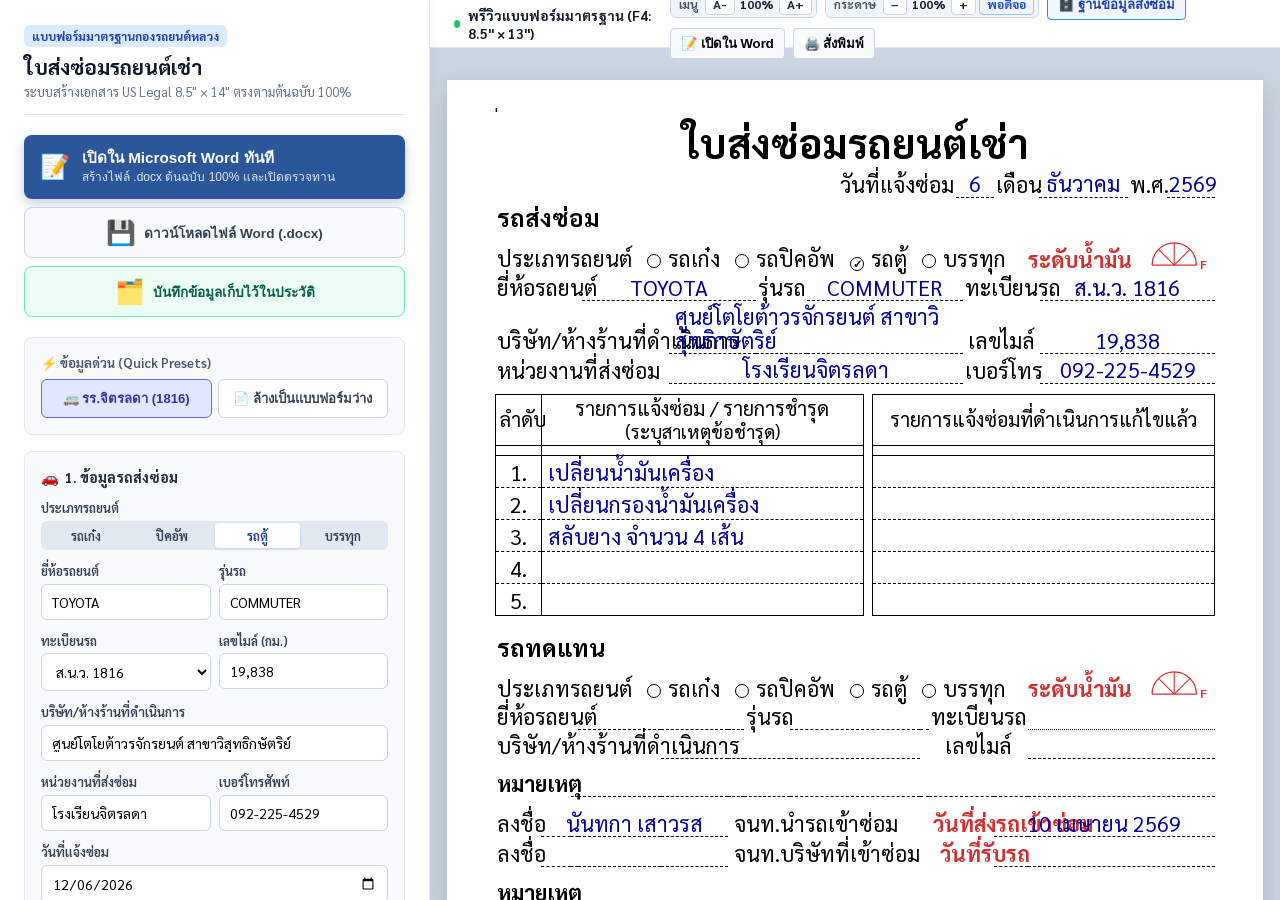
==== index.html @ ba34bf87 "Initial commit: CarService Repair Order System (F4 + SQLite + Standalone EXE)" ====
<!DOCTYPE html>
<html lang="th">
<head>
    <meta charset="UTF-8">
    <meta name="viewport" content="width=device-width, initial-scale=1.0">
    <title>ใบส่งซ่อมรถยนต์เช่า - กองรถยนต์หลวง (มาตรฐาน 100%)</title>
    <link rel="icon" type="image/png" href="icon.png">
    <link rel="stylesheet" href="style.css">
</head>
<body>
    <div class="app-layout">
        <!-- 🛠️ CONTROL PANEL (Sidebar) -->
        <aside class="sidebar no-print">
            <div class="sidebar-header">
                <div class="badge-tag">แบบฟอร์มมาตรฐานกองรถยนต์หลวง</div>
                <h2>ใบส่งซ่อมรถยนต์เช่า</h2>
                <p class="subtitle">ระบบสร้างเอกสาร US Legal 8.5" × 14" ตรงตามต้นฉบับ 100%</p>
            </div>

            <!-- Primary Export Action Buttons -->
            <div class="export-actions-box">
                <button type="button" class="btn-primary-action btn-word" onclick="openInWord()">
                    <span class="btn-icon">📝</span>
                    <div class="btn-text-wrap">
                        <strong>เปิดใน Microsoft Word ทันที</strong>
                        <span>สร้างไฟล์ .docx ต้นฉบับ 100% และเปิดตรวจทาน</span>
                    </div>
                </button>
                <button type="button" class="btn-secondary-action" onclick="downloadDocx()">
                    <span class="btn-icon">💾</span> ดาวน์โหลดไฟล์ Word (.docx)
                </button>
                <button type="button" class="btn-save-history" onclick="saveCurrentRecord(true)">
                    <span class="btn-icon">🗂️</span> บันทึกข้อมูลเก็บไว้ในประวัติ
                </button>
            </div>

            <!-- Quick Template / Profiles -->
            <div class="panel-section">
                <label class="section-label">⚡ ข้อมูลด่วน (Quick Presets)</label>
                <div class="preset-buttons">
                    <button type="button" class="btn-preset active" onclick="loadPreset('jitlada')">
                        🚐 รร.จิตรลดา (1816)
                    </button>
                    <button type="button" class="btn-preset" onclick="loadPreset('empty')">
                        📄 ล้างเป็นแบบฟอร์มว่าง
                    </button>
                </div>
            </div>

            <form id="repairForm" onsubmit="return false;">
                <!-- ส่วนที่ 1: ข้อมูลรถส่งซ่อม -->
                <div class="panel-section">
                    <div class="section-title-bar">
                        <span class="icon">🚗</span> 1. ข้อมูลรถส่งซ่อม
                    </div>
                    
                    <div class="form-group">
                        <label>ประเภทรถยนต์</label>
                        <div class="segmented-control">
                            <label><input type="radio" name="carType" value="รถเก๋ง" onchange="updatePreview()"> รถเก๋ง</label>
                            <label><input type="radio" name="carType" value="รถปิคอัพ" onchange="updatePreview()"> ปิคอัพ</label>
                            <label><input type="radio" name="carType" value="รถตู้" checked onchange="updatePreview()"> รถตู้</label>
                            <label><input type="radio" name="carType" value="บรรทุก" onchange="updatePreview()"> บรรทุก</label>
                        </div>
                    </div>

                    <div class="form-row two-cols">
                        <div class="form-group">
                            <label>ยี่ห้อรถยนต์</label>
                            <input type="text" id="inp-brand" value="TOYOTA" oninput="updatePreview()">
                        </div>
                        <div class="form-group">
                            <label>รุ่นรถ</label>
                            <input type="text" id="inp-model" value="COMMUTER" oninput="updatePreview()">
                        </div>
                    </div>

                    <div class="form-row two-cols">
                        <div class="form-group">
                            <label>ทะเบียนรถ</label>
                            <select id="inp-license" onchange="autoSelectDriver(); updatePreview()">
                                <option value="">-- เลือกทะเบียนรถ --</option>
                                <option value="ส.น.ว. 1816" selected>ส.น.ว. 1816</option>
                                <option value="ส.น.ว. 1817">ส.น.ว. 1817</option>
                                <option value="ส.น.ว. 1818">ส.น.ว. 1818</option>
                                <option value="ส.น.ว. 1819">ส.น.ว. 1819</option>
                                <option value="ส.น.ว. 1820">ส.น.ว. 1820</option>
                            </select>
                        </div>
                        <div class="form-group">
                            <label>เลขไมล์ (กม.)</label>
                            <input type="text" id="inp-mileage" value="19,838" oninput="updatePreview()">
                        </div>
                    </div>

                    <div class="form-group">
                        <label>บริษัท/ห้างร้านที่ดำเนินการ</label>
                        <input type="text" id="inp-garage" list="garage-list" value="ศูนย์โตโยต้าวรจักรยนต์ สาขาวิสุทธิกษัตริย์" oninput="updatePreview()">
                        <datalist id="garage-list">
                            <option value="ศูนย์โตโยต้าวรจักรยนต์ สาขาวิสุทธิกษัตริย์">
                            <option value="ศูนย์โตโยต้าบัสส์ สาขาเกษตร-นวมินทร์">
                            <option value="ศูนย์โตโยต้ากรุงเทพยนต์ สาขาพระราม 9">
                        </datalist>
                    </div>

                    <div class="form-row two-cols">
                        <div class="form-group">
                            <label>หน่วยงานที่ส่งซ่อม</label>
                            <input type="text" id="inp-department" value="โรงเรียนจิตรลดา" oninput="updatePreview()">
                        </div>
                        <div class="form-group">
                            <label>เบอร์โทรศัพท์</label>
                            <input type="text" id="inp-phone" value="092-225-4529" oninput="updatePreview()">
                        </div>
                    </div>

                    <div class="form-group">
                        <label>วันที่แจ้งซ่อม</label>
                        <input type="date" id="inp-date" onchange="updatePreview()">
                    </div>
                </div>

                <!-- ส่วนที่ 2: รายการแจ้งซ่อม -->
                <div class="panel-section">
                    <div class="section-title-bar">
                        <span class="icon">🔧</span> 2. รายการแจ้งซ่อม / ชำรุด (1–5)
                    </div>
                    
                    <div class="quick-tags">
                        <span class="tag-title">แท็กรายการด่วน:</span>
                        <button type="button" class="btn-tag" onclick="addQuickItem('เปลี่ยนน้ำมันเครื่อง')">+ น้ำมันเครื่อง</button>
                        <button type="button" class="btn-tag" onclick="addQuickItem('เปลี่ยนกรองน้ำมันเครื่อง')">+ กรองน้ำมันเครื่อง</button>
                        <button type="button" class="btn-tag" onclick="addQuickItem('สลับยาง จำนวน 4 เส้น')">+ สลับยาง 4 เส้น</button>
                        <button type="button" class="btn-tag" onclick="addQuickItem('เช็กระยะและตรวจสภาพทั่วไป')">+ เช็กระยะ</button>
                    </div>

                    <div class="item-inputs">
                        <div class="item-row">
                            <span class="num">1.</span>
                            <input type="text" id="inp-item-1" value="เปลี่ยนน้ำมันเครื่อง" oninput="updatePreview()">
                        </div>
                        <div class="item-row">
                            <span class="num">2.</span>
                            <input type="text" id="inp-item-2" value="เปลี่ยนกรองน้ำมันเครื่อง" oninput="updatePreview()">
                        </div>
                        <div class="item-row">
                            <span class="num">3.</span>
                            <input type="text" id="inp-item-3" value="สลับยาง จำนวน 4 เส้น" oninput="updatePreview()">
                        </div>
                        <div class="item-row">
                            <span class="num">4.</span>
                            <input type="text" id="inp-item-4" value="" oninput="updatePreview()" placeholder="ข้อ 4 (ถ้ามี)">
                        </div>
                        <div class="item-row">
                            <span class="num">5.</span>
                            <input type="text" id="inp-item-5" value="" oninput="updatePreview()" placeholder="ข้อ 5 (ถ้ามี)">
                        </div>
                    </div>
                </div>

                <!-- ส่วนที่ 3: รถทดแทน -->
                <div class="panel-section">
                    <div class="section-title-bar flex-between">
                        <span><span class="icon">🔄</span> 3. ข้อมูลรถทดแทน</span>
                        <label class="switch-label">
                            <input type="checkbox" id="chk-has-replacement" onchange="toggleReplacementCar()"> มีรถทดแทน
                        </label>
                    </div>

                    <div id="replacement-fields" class="sub-form hidden">
                        <div class="form-row two-cols">
                            <div class="form-group">
                                <label>ยี่ห้อ</label>
                                <input type="text" id="inp-rep-brand" placeholder="ยี่ห้อ" oninput="updatePreview()">
                            </div>
                            <div class="form-group">
                                <label>รุ่น</label>
                                <input type="text" id="inp-rep-model" placeholder="รุ่น" oninput="updatePreview()">
                            </div>
                        </div>
                        <div class="form-row two-cols">
                            <div class="form-group">
                                <label>ทะเบียนรถทดแทน</label>
                                <input type="text" id="inp-rep-license" placeholder="ทะเบียน" oninput="updatePreview()">
                            </div>
                            <div class="form-group">
                                <label>เลขไมล์รถทดแทน</label>
                                <input type="text" id="inp-rep-mileage" placeholder="เลขไมล์" oninput="updatePreview()">
                            </div>
                        </div>
                    </div>
                </div>

                <!-- ส่วนที่ 4: เจ้าหน้าที่ & หมายเหตุ -->
                <div class="panel-section">
                    <div class="section-title-bar">
                        <span class="icon">✍️</span> 4. เจ้าหน้าที่นำรถเข้าซ่อม & หมายเหตุ
                    </div>
                    <div class="form-group">
                        <label>ชื่อ จนท. นำรถเข้าซ่อม</label>
                        <input type="text" id="inp-sender-name" list="sender-list" value="นันทกา เสาวรส" placeholder="เลือกหรือพิมพ์ชื่อ จนท." oninput="updatePreview()">
                        <datalist id="sender-list">
                            <option value="นันทกา เสาวรส">
                            <option value="จินฑาทิพทย์ สว่างเมฆ">
                            <option value="สุรินทร์ เพชรแท้">
                            <option value="แกม โสนาพูน">
                            <option value="จุมพล ดุษฎีพฤฒิพันธุ์">
                            <option value="อดิเรก จันทร์โฮ้วมณี">
                        </datalist>
                    </div>
                    <div class="form-group">
                        <label>วันที่ส่งรถเข้าซ่อม</label>
                        <input type="date" id="inp-send-date" value="2026-04-10" onchange="autoSelectDriver(); updatePreview()">
                    </div>
                    <div class="form-group">
                        <label>หมายเหตุ 1</label>
                        <input type="text" id="inp-note1" value="" oninput="updatePreview()">
                    </div>
                    <div class="form-group">
                        <label>หมายเหตุ 2</label>
                        <input type="text" id="inp-note2" value="" oninput="updatePreview()">
                    </div>
                </div>

                <!-- ส่วนที่ 5: แนบรูปภาพหน้า 2 เป็นต้นไป (รองรับหลายรูป) -->
                <div class="panel-section">
                    <div class="section-title-bar flex-between">
                        <span><span class="icon">📸</span> 5. รูปภาพแนบ (หน้า 2+)</span>
                        <label class="switch-label">
                            <input type="checkbox" id="chk-include-page2" checked onchange="renderPhotoPages()"> แสดงหน้าแนบรูป
                        </label>
                    </div>

                    <div id="photo-upload-controls">
                        <label class="multi-upload-dropzone" for="inp-photos">
                            <span class="drop-icon">➕</span>
                            <strong>คลิกเลือกรูปภาพ (เลือกพร้อมกันได้หลายรูป)</strong>
                            <small>รองรับ 5–6 รูป หรือมากกว่า • จัดเรียง 2 คอลัมน์อัตโนมัติ</small>
                            <input type="file" id="inp-photos" accept="image/*" multiple onchange="handleMultiPhotoUpload(this)" style="display:none;">
                        </label>

                        <div class="photo-toolbar">
                            <span id="photo-count-badge" class="count-badge">แนบแล้ว 0 รูป</span>
                            <button type="button" class="btn-clear-all" onclick="clearAllPhotos()">ล้างรูปทั้งหมด</button>
                        </div>

                        <div id="photo-list" class="photo-list"></div>
                    </div>
                </div>

                <!-- Web Print Button -->
                <div class="action-buttons">
                    <button type="button" class="btn-print" onclick="printAndSave()">
                        <svg width="20" height="20" viewBox="0 0 24 24" fill="none" stroke="currentColor" stroke-width="2"><polyline points="6 9 6 2 18 2 18 9"></polyline><path d="M6 18H4a2 2 0 0 1-2-2v-5a2 2 0 0 1 2-2h16a2 2 0 0 1 2 2v5a2 2 0 0 1-2 2h-2"></path><rect x="6" y="14" width="12" height="8"></rect></svg>
                        พิมพ์ตรงผ่านเบราว์เซอร์ (บันทึกประวัติอัตโนมัติ)
                    </button>
                </div>

                <!-- ส่วนที่ 6: ประวัติการส่งซ่อมที่บันทึกไว้ -->
                <div class="panel-section" style="margin-top: 1.25rem;">
                    <div class="section-title-bar flex-between">
                        <span><span class="icon">📚</span> 6. ประวัติที่บันทึกไว้</span>
                        <span id="history-count-badge" class="count-badge">0 รายการ</span>
                    </div>
                    <div id="history-list" class="history-list">
                        <div class="history-empty">ยังไม่มีข้อมูลที่บันทึกไว้</div>
                    </div>
                </div>
            </form>
        </aside>

        <!-- 📄 LIVE PREVIEW DESK (Official 100% Match) -->
        <main class="preview-desk">
            <div class="preview-toolbar no-print">
                <div class="toolbar-info">
                    <span class="live-dot"></span>
                    <strong>พรีวิวแบบฟอร์มมาตรฐาน (F4: 8.5" × 13")</strong>
                </div>
                <div class="toolbar-actions">
                    <div class="zoom-group" title="ปรับขนาดตัวอักษรเมนูด้านซ้าย">
                        <span class="zoom-label">เมนู</span>
                        <button type="button" class="zoom-btn" onclick="stepUiZoom(-0.1)">A-</button>
                        <span id="ui-zoom-readout" class="zoom-readout">100%</span>
                        <button type="button" class="zoom-btn" onclick="stepUiZoom(0.1)">A+</button>
                    </div>
                    <div class="zoom-group" title="ซูมแผ่นกระดาษพรีวิว (ไม่กระทบขนาดตอนพิมพ์จริง)">
                        <span class="zoom-label">กระดาษ</span>
                        <button type="button" class="zoom-btn" onclick="stepPaperZoom(-0.1)">−</button>
                        <span id="paper-zoom-readout" class="zoom-readout">100%</span>
                        <button type="button" class="zoom-btn" onclick="stepPaperZoom(0.1)">+</button>
                        <button type="button" class="zoom-btn zoom-fit" onclick="fitPaperToScreen()">พอดีจอ</button>
                    </div>
                    <button type="button" class="btn-tool btn-db-open" onclick="openDbModal()">🗄️ ฐานข้อมูลส่งซ่อม</button>
                    <button type="button" class="btn-tool" onclick="openInWord()">📝 เปิดใน Word</button>
                    <button type="button" class="btn-tool" onclick="printAndSave()">🖨️ สั่งพิมพ์</button>
                </div>
            </div>

            <div class="sheet-scroller">
                <div class="pages-stack">
                <!-- PAGE 1: DOCUMENT SHEET (EXACT WORD REPLICATION) -->
                <div class="official-paper" id="print-area">
                    <div class="top-single-quote">'</div>
                    
                    <!-- Table 0: Title and Date (Exact Word tblGrid: 7 cols) -->
                    <table class="tbl-word tbl-header">
                        <colgroup>
                            <col style="width: 46.64%;">
                            <col style="width: 17.34%;">
                            <col style="width: 5.34%;">
                            <col style="width: 6.18%;">
                            <col style="width: 12.48%;">
                            <col style="width: 5.33%;">
                            <col style="width: 6.69%;">
                        </colgroup>
                        <tr>
                            <td colspan="7" class="cell-title">ใบส่งซ่อมรถยนต์เช่า</td>
                        </tr>
                        <tr class="row-date">
                            <td></td>
                            <td class="text-right whitespace-nowrap">วันที่แจ้งซ่อม</td>
                            <td class="cell-dash text-center blue-val" id="view-day">1</td>
                            <td class="text-center whitespace-nowrap">เดือน</td>
                            <td class="cell-dash text-center blue-val" id="view-month">เมษายน</td>
                            <td class="text-center whitespace-nowrap">พ.ศ.</td>
                            <td class="cell-dash text-center blue-val" id="view-year">2569</td>
                        </tr>
                    </table>

                    <!-- Table 1: รถส่งซ่อม -->
                    <table class="tbl-word tbl-section">
                        <colgroup>
                            <col style="width: 72%;">
                            <col style="width: 28%;">
                        </colgroup>
                        <tr>
                            <td class="section-title">รถส่งซ่อม</td>
                            <td></td>
                        </tr>
                        <tr>
                            <td class="valign-bottom">
                                ประเภทรถยนต์ &nbsp;
                                <span class="chk-circle" id="chk-v-เก๋ง"></span> รถเก๋ง &nbsp;
                                <span class="chk-circle" id="chk-v-ปิคอัพ"></span> รถปิคอัพ &nbsp;
                                <span class="chk-circle checked" id="chk-v-ตู้"></span> รถตู้ &nbsp;
                                <span class="chk-circle" id="chk-v-บรรทุก"></span> บรรทุก
                            </td>
                            <td class="text-right valign-bottom">
                                <span class="red-text font-bold">ระดับน้ำมัน</span>
                                <div class="gauge-box" id="car-fuel-gauge"></div>
                            </td>
                        </tr>
                    </table>

                    <!-- Table 2: ข้อมูลรถส่งซ่อม (Exact Word tblGrid: 8 cols) -->
                    <table class="tbl-word tbl-car-info">
                        <colgroup>
                            <col style="width: 12.11%;">
                            <col style="width: 12.11%;">
                            <col style="width: 12.10%;">
                            <col style="width: 7.06%;">
                            <col style="width: 21.56%;">
                            <col style="width: 10.70%;">
                            <col style="width: 0.10%;">
                            <col style="width: 24.26%;">
                        </colgroup>
                        <tr>
                            <td class="whitespace-nowrap">ยี่ห้อรถยนต์</td>
                            <td colspan="2" class="cell-dash text-center blue-val" id="view-brand">TOYOTA</td>
                            <td class="text-center whitespace-nowrap">รุ่นรถ</td>
                            <td class="cell-dash text-center blue-val" id="view-model">COMMUTER</td>
                            <td class="text-center whitespace-nowrap">ทะเบียนรถ</td>
                            <td colspan="2" class="cell-dash text-center blue-val" id="view-license">ส.น.ว. 1816</td>
                        </tr>
                        <tr>
                            <td colspan="2" class="whitespace-nowrap">บริษัท/ห้างร้านที่ดำเนินการ</td>
                            <td colspan="3" class="cell-dash pl-2 blue-val" id="view-garage">ศูนย์โตโยต้าวรจักรยนต์ สาขาวิสุทธิกษัตริย์</td>
                            <td colspan="2" class="text-center whitespace-nowrap">เลขไมล์</td>
                            <td class="cell-dash text-center blue-val" id="view-mileage">19,838</td>
                        </tr>
                        <tr>
                            <td colspan="2" class="whitespace-nowrap">หน่วยงานที่ส่งซ่อม</td>
                            <td colspan="3" class="cell-dash text-center blue-val" id="view-department">โรงเรียนจิตรลดา</td>
                            <td colspan="2" class="text-center whitespace-nowrap">เบอร์โทร</td>
                            <td class="cell-dash text-center blue-val" id="view-phone">092-225-4529</td>
                        </tr>
                    </table>

                    <!-- Table 3: รายการแจ้งซ่อม (Exact Word tblGrid: 4 cols) -->
                    <table class="tbl-word tbl-repair">
                        <colgroup>
                            <col style="width: 6.37%;">
                            <col style="width: 44.78%;">
                            <col style="width: 1.35%;">
                            <col style="width: 47.50%;">
                        </colgroup>
                        <thead>
                            <tr>
                                <th class="b-solid">ลำดับ</th>
                                <th class="b-solid">รายการแจ้งซ่อม / รายการชำรุด<br><span class="font-normal text-sm">(ระบุสาเหตุข้อชำรุด)</span></th>
                                <th class="b-gap"></th>
                                <th class="b-solid">รายการแจ้งซ่อมที่ดำเนินการแก้ไขแล้ว</th>
                            </tr>
                        </thead>
                        <tbody>
                            <tr class="row-spacer-repair">
                                <td class="b-solid"></td>
                                <td class="b-solid"></td>
                                <td class="b-gap"></td>
                                <td class="b-solid"></td>
                            </tr>
                            <tr>
                                <td class="b-item text-center">1.</td>
                                <td class="b-item blue-val pl-2" id="view-item-1">เปลี่ยนน้ำมันเครื่อง</td>
                                <td class="b-gap"></td>
                                <td class="b-item"></td>
                            </tr>
                            <tr>
                                <td class="b-item text-center">2.</td>
                                <td class="b-item blue-val pl-2" id="view-item-2">เปลี่ยนกรองน้ำมันเครื่อง</td>
                                <td class="b-gap"></td>
                                <td class="b-item"></td>
                            </tr>
                            <tr>
                                <td class="b-item text-center">3.</td>
                                <td class="b-item blue-val pl-2" id="view-item-3">สลับยาง จำนวน 4 เส้น</td>
                                <td class="b-gap"></td>
                                <td class="b-item"></td>
                            </tr>
                            <tr>
                                <td class="b-item text-center">4.</td>
                                <td class="b-item blue-val pl-2" id="view-item-4"></td>
                                <td class="b-gap"></td>
                                <td class="b-item"></td>
                            </tr>
                            <tr>
                                <td class="b-item-last text-center">5.</td>
                                <td class="b-item-last blue-val pl-2" id="view-item-5"></td>
                                <td class="b-gap"></td>
                                <td class="b-item-last"></td>
                            </tr>
                        </tbody>
                    </table>

                    <!-- Table 4: รถทดแทน -->
                    <table class="tbl-word tbl-section mt-section">
                        <colgroup>
                            <col style="width: 72%;">
                            <col style="width: 28%;">
                        </colgroup>
                        <tr>
                            <td class="section-title">รถทดแทน</td>
                            <td></td>
                        </tr>
                        <tr>
                            <td class="valign-bottom">
                                ประเภทรถยนต์ &nbsp;
                                <span class="chk-circle" id="chk-rep-เก๋ง"></span> รถเก๋ง &nbsp;
                                <span class="chk-circle" id="chk-rep-ปิคอัพ"></span> รถปิคอัพ &nbsp;
                                <span class="chk-circle" id="chk-rep-ตู้"></span> รถตู้ &nbsp;
                                <span class="chk-circle" id="chk-rep-บรรทุก"></span> บรรทุก
                            </td>
                            <td class="text-right valign-bottom">
                                <span class="red-text font-bold">ระดับน้ำมัน</span>
                                <div class="gauge-box" id="rep-fuel-gauge"></div>
                            </td>
                        </tr>
                    </table>

                    <!-- Table 5: ข้อมูลรถทดแทน, หมายเหตุ, ส่วนลงนาม (Exact Word tblGrid: 12 cols) -->
                    <table class="tbl-word tbl-rep-and-sign">
                        <colgroup>
                            <col style="width: 6.41%;">
                            <col style="width: 4.17%;">
                            <col style="width: 0.96%;">
                            <col style="width: 11.54%;">
                            <col style="width: 9.23%;">
                            <col style="width: 2.31%;">
                            <col style="width: 6.41%;">
                            <col style="width: 17.96%;">
                            <col style="width: 1.28%;">
                            <col style="width: 8.98%;">
                            <col style="width: 4.84%;">
                            <col style="width: 25.91%;">
                        </colgroup>
                        <tr>
                            <td colspan="3" class="whitespace-nowrap">ยี่ห้อรถยนต์</td>
                            <td colspan="3" class="cell-dash text-center blue-val" id="view-rep-brand"></td>
                            <td class="text-center whitespace-nowrap">รุ่นรถ</td>
                            <td colspan="2" class="cell-dash text-center blue-val" id="view-rep-model"></td>
                            <td colspan="2" class="text-center whitespace-nowrap">ทะเบียนรถ</td>
                            <td class="cell-dot text-center blue-val" id="view-rep-license"></td>
                        </tr>
                        <tr>
                            <td colspan="4" class="whitespace-nowrap">บริษัท/ห้างร้านที่ดำเนินการ</td>
                            <td colspan="4" class="cell-dash pl-2 blue-val" id="view-rep-garage"></td>
                            <td></td>
                            <td colspan="2" class="text-center whitespace-nowrap">เลขไมล์</td>
                            <td class="cell-dash text-center blue-val" id="view-rep-mileage"></td>
                        </tr>
                        <tr class="row-space-line">
                            <td colspan="12"></td>
                        </tr>
                        <tr>
                            <td colspan="2" class="font-bold whitespace-nowrap">หมายเหตุ</td>
                            <td colspan="10" class="cell-dash pl-2 blue-val" id="view-note1"></td>
                        </tr>
                        <tr class="row-space-line">
                            <td colspan="12"></td>
                        </tr>
                        <!-- Signature Line 1 -->
                        <tr class="row-sig">
                            <td class="whitespace-nowrap">ลงชื่อ</td>
                            <td colspan="4" class="cell-dash text-center blue-val" id="view-sender-name">นายนันทกา  เสาวรส</td>
                            <td colspan="5" class="whitespace-nowrap pl-2">จนท.นำรถเข้าซ่อม &nbsp;&nbsp;&nbsp;&nbsp;&nbsp;&nbsp;<span class="red-text font-bold">วันที่ส่งรถเข้าซ่อม</span></td>
                            <td colspan="2" class="cell-dash text-center blue-val" id="view-send-date">10 เมษายน 2569</td>
                        </tr>
                        <!-- Signature Line 2 -->
                        <tr class="row-sig">
                            <td class="whitespace-nowrap">ลงชื่อ</td>
                            <td colspan="4" class="cell-dash text-center"></td>
                            <td colspan="5" class="whitespace-nowrap pl-2">จนท.บริษัทที่เข้าซ่อม &nbsp;&nbsp;&nbsp;<span class="red-text font-bold">วันที่รับรถ</span></td>
                            <td colspan="2" class="cell-dash text-center"></td>
                        </tr>
                        <tr class="row-space-line">
                            <td colspan="12"></td>
                        </tr>
                        <tr>
                            <td colspan="2" class="font-bold whitespace-nowrap">หมายเหตุ</td>
                            <td colspan="10" class="cell-dash pl-2 blue-val" id="view-note2"></td>
                        </tr>
                    </table>

                    <!-- Bottom Row: Coordinator Box (Left) + Approver Block (Right) side-by-side like Master -->
                    <div class="bottom-sign-row">
                        <div class="coord-box">
                            <div>ผู้ประสานงาน : นายพัฐวิศ  บุญเกิด</div>
                            <div>โทร. 02-356-0879 หรือ 090-994-5915</div>
                        </div>

                        <div class="approver-wrap">
                            <div class="appr-ack">ทราบ</div>
                            <table class="tbl-approver">
                                <tr>
                                    <td class="cell-dash-tb text-center whitespace-nowrap">( &nbsp;&nbsp;&nbsp;&nbsp;<span class="blue-val">นายสัญญา  คำพันธ์</span>&nbsp;&nbsp;&nbsp;&nbsp; )</td>
                                </tr>
                                <tr>
                                    <td class="cell-dash text-center whitespace-nowrap blue-val">รองผู้อำนวยการกองรถยนต์หลวง (1)</td>
                                </tr>
                            </table>
                        </div>
                    </div>

                </div>

                <!-- PAGE 2+: ATTACHED PHOTOS (Dynamic Legal Pages) -->
                <div id="photo-pages-container"></div>
                </div>
            </div>
        </main>
    </div>

    <!-- 🗄️ REPAIR DATABASE MODAL (SQLite History Dashboard) -->
    <div id="db-modal" class="db-modal hidden no-print" onclick="if(event.target===this) closeDbModal()">
        <div class="db-modal-dialog">
            <div class="db-modal-header">
                <div>
                    <h2>🗄️ ฐานข้อมูลประวัติการส่งซ่อมรถยนต์เช่า</h2>
                    <p>จัดเก็บถาวรในไฟล์ <code>car_service.db</code> (SQLite) — ค้นหา กรองรายคัน อัปเดตสถานะ และส่งออก Excel ได้ทันที</p>
                </div>
                <button type="button" class="db-close-btn" onclick="closeDbModal()">✕ ปิด</button>
            </div>

            <!-- Summary Cards -->
            <div class="db-stats-row">
                <div class="db-stat-card">
                    <span class="stat-label">ส่งซ่อมทั้งหมด</span>
                    <strong id="stat-total" class="stat-num">0</strong>
                </div>
                <div class="db-stat-card stat-pending">
                    <span class="stat-label">🔧 กำลังซ่อม / รอส่ง</span>
                    <strong id="stat-active" class="stat-num">0</strong>
                </div>
                <div class="db-stat-card stat-done">
                    <span class="stat-label">✅ รับรถคืนแล้ว</span>
                    <strong id="stat-done" class="stat-num">0</strong>
                </div>
            </div>

            <!-- Filter Bar -->
            <div class="db-filter-bar">
                <select id="db-filter-license" onchange="renderDbTable()">
                    <option value="">ทะเบียนรถ: ทั้งหมด</option>
                    <option value="ส.น.ว. 1816">ส.น.ว. 1816</option>
                    <option value="ส.น.ว. 1817">ส.น.ว. 1817</option>
                    <option value="ส.น.ว. 1818">ส.น.ว. 1818</option>
                    <option value="ส.น.ว. 1819">ส.น.ว. 1819</option>
                    <option value="ส.น.ว. 1820">ส.น.ว. 1820</option>
                </select>
                <select id="db-filter-status" onchange="renderDbTable()">
                    <option value="">สถานะ: ทั้งหมด</option>
                    <option value="รอส่งซ่อม">🟡 รอส่งซ่อม</option>
                    <option value="กำลังซ่อม">🔧 กำลังซ่อม</option>
                    <option value="รับรถแล้ว">✅ รับรถแล้ว</option>
                </select>
                <input type="text" id="db-search-input" placeholder="🔍 ค้นหารายการซ่อม, ศูนย์บริการ, ชื่อ จนท..." oninput="renderDbTable()">
                <button type="button" class="btn-export-excel" onclick="exportExcelCsv()">📊 ส่งออก Excel (.csv)</button>
            </div>

            <!-- Table -->
            <div class="db-table-wrap">
                <table class="db-table">
                    <thead>
                        <tr>
                            <th style="width: 11%;">วันที่แจ้งซ่อม</th>
                            <th style="width: 11%;">ทะเบียนรถ</th>
                            <th style="width: 9%;">เลขไมล์</th>
                            <th style="width: 17%;">ศูนย์บริการ / อู่</th>
                            <th style="width: 22%;">รายการแจ้งซ่อม</th>
                            <th style="width: 11%;">จนท.นำส่ง</th>
                            <th style="width: 11%;">สถานะ</th>
                            <th style="width: 8%;">จัดการ</th>
                        </tr>
                    </thead>
                    <tbody id="db-table-body">
                        <tr><td colspan="8" style="text-align:center; padding: 2rem; color:#64748b;">ยังไม่มีข้อมูลในฐานข้อมูล</td></tr>
                    </tbody>
                </table>
            </div>
        </div>
    </div>

    <script src="app.js"></script>
</body>
</html>
---- style.css ----
/* ========================================================
   FONTS & ASSETS (Browallia New / Sarabun Standard)
   ======================================================== */
@font-face {
    font-family: 'Sarabun';
    font-style: normal;
    font-weight: 400;
    src: url('fonts/Sarabun-Regular.ttf') format('truetype');
}
@font-face {
    font-family: 'Sarabun';
    font-style: normal;
    font-weight: 600;
    src: url('fonts/Sarabun-SemiBold.ttf') format('truetype');
}
@font-face {
    font-family: 'Sarabun';
    font-style: normal;
    font-weight: 700;
    src: url('fonts/Sarabun-Bold.ttf') format('truetype');
}

:root {
    --primary: #1e3a8a;
    --primary-hover: #172554;
    --word-color: #2b579a;
    --word-hover: #1e3e6f;
    --sidebar-w: 430px;
    --accent-red: #d32f2f;
    --accent-blue: #000099;
    --ui-zoom: 1;
    --paper-zoom: 1;
}

* {
    box-sizing: border-box;
    margin: 0;
    padding: 0;
}

body {
    font-family: 'Sarabun', 'Browallia New', sans-serif;
    background: #f1f5f9;
    color: #0f172a;
    min-height: 100vh;
}

/* ========================================================
   APP DUAL LAYOUT
   ======================================================== */
.app-layout {
    display: flex;
    height: 100vh;
    overflow: hidden;
}

/* SIDEBAR */
.sidebar {
    width: var(--sidebar-w);
    height: calc(100vh / var(--ui-zoom));
    zoom: var(--ui-zoom);
    background: #ffffff;
    border-right: 1px solid #e2e8f0;
    overflow-y: auto;
    padding: 1.5rem 1.5rem 3rem 1.5rem;
    flex-shrink: 0;
    box-shadow: 2px 0 10px rgba(0,0,0,0.03);
    z-index: 10;
}

.sidebar-header {
    margin-bottom: 1.25rem;
    padding-bottom: 0.85rem;
    border-bottom: 1px solid #e2e8f0;
}

.badge-tag {
    display: inline-block;
    padding: 3px 8px;
    background: #dbeafe;
    color: #1e40af;
    border-radius: 6px;
    font-size: 0.75rem;
    font-weight: 700;
    margin-bottom: 0.4rem;
}

.sidebar-header h2 {
    font-size: 1.3rem;
    font-weight: 700;
    color: #0f172a;
}

.sidebar-header .subtitle {
    font-size: 0.82rem;
    color: #64748b;
    margin-top: 3px;
}

/* EXPORT ACTION BUTTONS */
.export-actions-box {
    margin-bottom: 1.25rem;
    display: flex;
    flex-direction: column;
    gap: 8px;
}

.btn-primary-action {
    width: 100%;
    padding: 0.85rem 1rem;
    border: none;
    border-radius: 8px;
    cursor: pointer;
    display: flex;
    align-items: center;
    gap: 12px;
    text-align: left;
    transition: all 0.2s;
}

.btn-word {
    background: var(--word-color);
    color: #ffffff;
    box-shadow: 0 4px 12px rgba(43, 87, 154, 0.3);
}

.btn-word:hover {
    background: var(--word-hover);
    transform: translateY(-1px);
    box-shadow: 0 6px 16px rgba(43, 87, 154, 0.4);
}

.btn-icon {
    font-size: 1.5rem;
}

.btn-text-wrap strong {
    display: block;
    font-size: 0.95rem;
    line-height: 1.2;
}

.btn-text-wrap span {
    font-size: 0.75rem;
    opacity: 0.85;
}

.btn-secondary-action {
    width: 100%;
    padding: 0.65rem 1rem;
    background: #f8fafc;
    border: 1px solid #cbd5e1;
    border-radius: 8px;
    font-size: 0.85rem;
    font-weight: 600;
    color: #334155;
    cursor: pointer;
    display: flex;
    align-items: center;
    justify-content: center;
    gap: 8px;
    transition: all 0.2s;
}

.btn-secondary-action:hover {
    background: #eff6ff;
    border-color: #3b82f6;
    color: #1e40af;
}

.btn-save-history {
    width: 100%;
    padding: 0.65rem 1rem;
    background: #ecfdf5;
    border: 1px solid #6ee7b7;
    border-radius: 8px;
    font-size: 0.85rem;
    font-weight: 700;
    color: #065f46;
    cursor: pointer;
    display: flex;
    align-items: center;
    justify-content: center;
    gap: 8px;
    transition: all 0.2s;
}

.btn-save-history:hover {
    background: #d1fae5;
    border-color: #10b981;
}

.history-list {
    display: flex;
    flex-direction: column;
    gap: 8px;
    max-height: 280px;
    overflow-y: auto;
}

.history-empty {
    text-align: center;
    font-size: 0.82rem;
    color: #94a3b8;
    padding: 12px 0;
}

.history-card {
    background: #ffffff;
    border: 1px solid #cbd5e1;
    border-radius: 8px;
    padding: 8px 10px;
    font-size: 0.8rem;
}

.history-card-top {
    display: flex;
    justify-content: space-between;
    align-items: center;
    margin-bottom: 4px;
}

.history-card-title {
    font-weight: 700;
    color: #1e3a8a;
}

.history-card-meta {
    color: #475569;
    font-size: 0.75rem;
    line-height: 1.35;
    margin-bottom: 6px;
}

.history-card-actions {
    display: flex;
    gap: 6px;
}

.btn-load-rec {
    flex: 1;
    padding: 4px 8px;
    background: #eff6ff;
    border: 1px solid #93c5fd;
    color: #1d4ed8;
    border-radius: 5px;
    font-size: 0.75rem;
    font-weight: 600;
    cursor: pointer;
}

.btn-load-rec:hover {
    background: #dbeafe;
}

/* PANELS */
.panel-section {
    background: #f8fafc;
    border: 1px solid #e2e8f0;
    border-radius: 8px;
    padding: 1rem;
    margin-bottom: 1rem;
}

.section-label {
    display: block;
    font-size: 0.82rem;
    font-weight: 600;
    color: #475569;
    margin-bottom: 0.5rem;
}

.section-title-bar {
    font-size: 0.9rem;
    font-weight: 700;
    color: #1e293b;
    margin-bottom: 0.75rem;
    display: flex;
    align-items: center;
    gap: 6px;
}

.flex-between {
    display: flex;
    justify-content: space-between;
    align-items: center;
}

.preset-buttons {
    display: grid;
    grid-template-columns: 1fr 1fr;
    gap: 6px;
}

.btn-preset {
    padding: 0.5rem;
    font-size: 0.82rem;
    font-weight: 600;
    border: 1px solid #cbd5e1;
    background: #fff;
    border-radius: 6px;
    cursor: pointer;
    color: #334155;
    transition: all 0.2s;
}

.btn-preset.active {
    background: #e0e7ff;
    border-color: #6366f1;
    color: #3730a3;
}

/* FORM FIELDS */
.form-group {
    margin-bottom: 0.75rem;
}

.form-group label {
    display: block;
    font-size: 0.8rem;
    font-weight: 600;
    color: #334155;
    margin-bottom: 0.3rem;
}

.form-row.two-cols {
    display: grid;
    grid-template-columns: 1fr 1fr;
    gap: 0.5rem;
}

input[type="text"],
input[type="date"],
select {
    width: 100%;
    padding: 0.5rem 0.65rem;
    border: 1px solid #cbd5e1;
    border-radius: 6px;
    font-family: inherit;
    font-size: 0.88rem;
    background: #ffffff;
}

input:focus, select:focus {
    outline: none;
    border-color: #3b82f6;
    box-shadow: 0 0 0 3px rgba(59, 130, 246, 0.15);
}

.segmented-control {
    display: flex;
    background: #e2e8f0;
    padding: 2px;
    border-radius: 6px;
}

.segmented-control label {
    flex: 1;
    text-align: center;
    padding: 4px 0;
    font-size: 0.8rem;
    font-weight: 600;
    cursor: pointer;
    margin: 0;
    border-radius: 4px;
}

.segmented-control input {
    display: none;
}

.segmented-control label:has(input:checked) {
    background: #ffffff;
    color: var(--primary);
    box-shadow: 0 1px 3px rgba(0,0,0,0.1);
}

.fuel-selector {
    display: flex;
    gap: 4px;
}

.fuel-btn {
    flex: 1;
    padding: 4px 0;
    background: #fff;
    border: 1px solid #cbd5e1;
    border-radius: 4px;
    font-size: 0.8rem;
    font-weight: 700;
    color: #475569;
    cursor: pointer;
}

.fuel-btn.active {
    background: var(--accent-red);
    color: #fff;
    border-color: var(--accent-red);
}

.quick-tags {
    margin-bottom: 0.5rem;
    display: flex;
    flex-wrap: wrap;
    gap: 4px;
    align-items: center;
}

.tag-title {
    font-size: 0.75rem;
    color: #64748b;
}

.btn-tag {
    padding: 2px 6px;
    background: #e2e8f0;
    border: none;
    border-radius: 10px;
    font-size: 0.75rem;
    cursor: pointer;
}

.item-inputs .item-row {
    display: flex;
    align-items: center;
    gap: 6px;
    margin-bottom: 0.35rem;
}

.item-inputs .num {
    font-size: 0.82rem;
    font-weight: 700;
    color: #64748b;
    width: 16px;
}

.btn-print {
    width: 100%;
    padding: 0.75rem;
    background: #334155;
    color: #fff;
    border: none;
    border-radius: 6px;
    font-size: 0.9rem;
    font-weight: 600;
    cursor: pointer;
    display: flex;
    align-items: center;
    justify-content: center;
    gap: 6px;
}

.btn-print:hover {
    background: #1e293b;
}

.hidden { display: none !important; }

/* ========================================================
   PREVIEW DESK
   ======================================================== */
.preview-desk {
    flex: 1;
    height: 100vh;
    display: flex;
    flex-direction: column;
    background: #cbd5e1;
    overflow: hidden;
}

.preview-toolbar {
    height: 48px;
    background: #ffffff;
    border-bottom: 1px solid #e2e8f0;
    display: flex;
    align-items: center;
    justify-content: space-between;
    padding: 0 1.5rem;
}

.toolbar-info {
    display: flex;
    align-items: center;
    gap: 8px;
    font-size: 0.85rem;
}

.live-dot {
    width: 8px; height: 8px;
    border-radius: 50%;
    background: #22c55e;
}

.scale-note {
    font-size: 0.8rem;
    color: #64748b;
    margin-left: 6px;
    border-left: 1px solid #cbd5e1;
    padding-left: 8px;
}

.toolbar-actions {
    display: flex;
    align-items: center;
    gap: 8px;
    flex-wrap: wrap;
}

.zoom-group {
    display: inline-flex;
    align-items: center;
    background: #f1f5f9;
    border: 1px solid #cbd5e1;
    border-radius: 6px;
    padding: 2px 4px;
    gap: 3px;
}

.zoom-label {
    font-size: 0.74rem;
    font-weight: 700;
    color: #475569;
    padding: 0 4px;
}

.zoom-btn {
    background: #ffffff;
    border: 1px solid #cbd5e1;
    border-radius: 4px;
    padding: 2px 7px;
    font-size: 0.78rem;
    font-weight: 700;
    color: #1e293b;
    cursor: pointer;
    font-family: inherit;
    transition: all 0.15s;
}

.zoom-btn:hover {
    background: #dbeafe;
    border-color: #3b82f6;
    color: #1e40af;
}

.zoom-fit {
    background: #eff6ff;
    color: #1d4ed8;
    border-color: #93c5fd;
}

.zoom-readout {
    font-size: 0.76rem;
    font-weight: 700;
    color: #0f172a;
    min-width: 38px;
    text-align: center;
    font-variant-numeric: tabular-nums;
}

.btn-tool {
    padding: 4px 10px;
    background: #f8fafc;
    border: 1px solid #cbd5e1;
    border-radius: 4px;
    font-size: 0.82rem;
    font-weight: 600;
    cursor: pointer;
}

.btn-db-open {
    background: #eff6ff;
    border-color: #3b82f6;
    color: #1e40af;
}

.btn-db-open:hover {
    background: #dbeafe;
}

/* ========================================================
   DATABASE DASHBOARD MODAL (SQLite History)
   ======================================================== */
.db-modal {
    position: fixed;
    inset: 0;
    background: rgba(15, 23, 42, 0.6);
    backdrop-filter: blur(3px);
    z-index: 9999;
    display: flex;
    align-items: center;
    justify-content: center;
    padding: 1.5rem;
}

.db-modal-dialog {
    width: 100%;
    max-width: 1200px;
    max-height: 90vh;
    background: #ffffff;
    border-radius: 14px;
    box-shadow: 0 20px 50px rgba(0, 0, 0, 0.25);
    display: flex;
    flex-direction: column;
    overflow: hidden;
}

.db-modal-header {
    display: flex;
    justify-content: space-between;
    align-items: center;
    padding: 1.1rem 1.5rem;
    background: #0f172a;
    color: #ffffff;
}

.db-modal-header h2 {
    font-size: 1.2rem;
    margin-bottom: 2px;
}

.db-modal-header p {
    font-size: 0.8rem;
    color: #cbd5e1;
}

.db-close-btn {
    background: #334155;
    color: #fff;
    border: none;
    padding: 6px 14px;
    border-radius: 6px;
    font-size: 0.85rem;
    font-weight: 700;
    cursor: pointer;
}

.db-close-btn:hover { background: #ef4444; }

.db-stats-row {
    display: grid;
    grid-template-columns: repeat(3, 1fr);
    gap: 12px;
    padding: 1rem 1.5rem 0.5rem 1.5rem;
    background: #f8fafc;
}

.db-stat-card {
    background: #ffffff;
    border: 1px solid #e2e8f0;
    border-left: 4px solid #3b82f6;
    border-radius: 8px;
    padding: 0.75rem 1rem;
    display: flex;
    justify-content: space-between;
    align-items: center;
}

.db-stat-card.stat-pending { border-left-color: #f59e0b; }
.db-stat-card.stat-done { border-left-color: #10b981; }

.stat-label { font-size: 0.85rem; color: #475569; font-weight: 600; }
.stat-num { font-size: 1.5rem; font-weight: 700; color: #0f172a; }

.db-filter-bar {
    display: grid;
    grid-template-columns: 180px 160px 1fr auto;
    gap: 10px;
    padding: 0.75rem 1.5rem 1rem 1.5rem;
    background: #f8fafc;
    border-bottom: 1px solid #e2e8f0;
}

.btn-export-excel {
    background: #15803d;
    color: #fff;
    border: none;
    padding: 0.5rem 1rem;
    border-radius: 6px;
    font-size: 0.85rem;
    font-weight: 700;
    cursor: pointer;
    white-space: nowrap;
}

.btn-export-excel:hover { background: #166534; }

.db-table-wrap {
    flex: 1;
    overflow: auto;
    padding: 1rem 1.5rem 1.5rem 1.5rem;
}

.db-table {
    width: 100%;
    border-collapse: collapse;
    font-size: 0.84rem;
}

.db-table th {
    background: #f1f5f9;
    color: #334155;
    text-align: left;
    padding: 8px 10px;
    border-bottom: 2px solid #cbd5e1;
    font-weight: 700;
    position: sticky;
    top: 0;
}

.db-table td {
    padding: 8px 10px;
    border-bottom: 1px solid #e2e8f0;
    vertical-align: top;
}

.db-table tr:hover td { background: #f8fafc; }

.status-select {
    padding: 3px 6px !important;
    font-size: 0.78rem !important;
    font-weight: 700;
    border-radius: 6px;
}

.status-select.st-done { background: #dcfce7; color: #166534; border-color: #86efac; }
.status-select.st-active { background: #fef3c7; color: #92400e; border-color: #fcd34d; }
.status-select.st-wait { background: #f1f5f9; color: #475569; border-color: #cbd5e1; }

.sheet-scroller {
    flex: 1;
    overflow-y: auto;
    padding: 2rem 1rem 3rem 1rem;
    display: flex;
    justify-content: center;
}

/* ========================================================
   OFFICIAL PAPER REPLICATION (US LEGAL 8.5 × 14")
   Calibrated 100% to Word Table widths & Browallia New
   ======================================================== */
.official-paper {
    width: 816px;
    min-height: 1248px;
    background: #ffffff;
    padding: 24px 48px 24px 48px;
    box-shadow: 0 10px 25px rgba(0,0,0,0.15);
    font-family: 'Browallia New', 'TH Sarabun New', 'TH Sarabun PSK', 'Sarabun', sans-serif;
    color: #000000;
    font-size: 16pt;
    line-height: 1.25;
    position: relative;
    box-sizing: border-box;
}

.top-single-quote {
    font-size: 13pt;
    color: #000;
    line-height: 1;
    height: 12px;
}

/* Tables matching Word docx */
.tbl-word {
    width: 100%;
    border-collapse: collapse;
    table-layout: fixed;
}

.tbl-word td {
    vertical-align: bottom;
    line-height: 1.1;
    padding: 4px 2px 1px 2px;
}

.cell-title {
    text-align: center;
    font-size: 30pt;
    font-weight: 700;
    padding-bottom: 4px !important;
}

.row-date td {
    padding-top: 4px;
    padding-bottom: 2px;
    font-size: 16pt;
}

/* Exact Word dashSmallGap & dotted underlines aligned to text baseline */
.cell-dash {
    border-bottom: 1px dashed #000000 !important;
}

.cell-dot {
    border-bottom: 1px dotted #000000 !important;
}

.cell-dash-tb {
    border-top: 1px dashed #000000 !important;
    border-bottom: 1px dashed #000000 !important;
}

.text-center { text-align: center; }
.text-right { text-align: right; }
.whitespace-nowrap { white-space: nowrap; }
.pl-2 { padding-left: 6px !important; }
.valign-bottom { vertical-align: bottom !important; }

.blue-val {
    color: var(--accent-blue) !important;
}

.red-text {
    color: var(--accent-red) !important;
}

.font-bold {
    font-weight: 700;
}

.font-normal {
    font-weight: 400;
}

.text-sm {
    font-size: 14pt;
}

/* Section Title */
.section-title {
    font-size: 18pt;
    font-weight: 700;
    padding-top: 6px !important;
    padding-bottom: 2px !important;
}

.mt-section {
    margin-top: 12px;
}

/* Checkbox circle */
.chk-circle {
    display: inline-flex;
    align-items: center;
    justify-content: center;
    width: 14px;
    height: 14px;
    border: 1px solid #000;
    border-radius: 50%;
    margin-right: 2px;
    position: relative;
    top: 1px;
}

.chk-circle.checked::after {
    content: "✓";
    font-size: 11px;
    font-weight: 700;
    color: #000;
}

.gauge-box {
    display: inline-block;
    vertical-align: bottom;
    margin-left: 4px;
}

/* Table 2: Car info rows */
.tbl-car-info td {
    height: 28px;
    font-size: 16pt;
    overflow: visible;
}

/* Table 3: Repair Items (Exact 4-col Word table with dashed inner rows) */
.tbl-repair {
    margin-top: 10px;
    margin-bottom: 6px;
}

.tbl-repair th {
    height: 44px;
    text-align: center;
    font-weight: 400;
    font-size: 15pt;
    line-height: 1.15;
    vertical-align: middle;
    padding: 2px 4px;
}

.tbl-repair td {
    height: 32px;
    vertical-align: bottom;
    font-size: 16pt;
    padding: 2px 4px 2px 4px;
}

.tbl-repair .b-solid {
    border: 1px solid #000000;
}

.tbl-repair .b-gap {
    border-top: none !important;
    border-bottom: none !important;
    border-left: 1px solid #000000;
    border-right: 1px solid #000000;
}

.tbl-repair .b-item {
    border-left: 1px solid #000000;
    border-right: 1px solid #000000;
    border-top: 1px dashed #000000;
    border-bottom: 1px dashed #000000;
}

.tbl-repair .b-item-last {
    border-left: 1px solid #000000;
    border-right: 1px solid #000000;
    border-top: 1px dashed #000000;
    border-bottom: 1px solid #000000;
}

.row-spacer-repair td {
    height: 10px !important;
    padding: 0 !important;
}

/* Table 5: Replacement and signatures */
.tbl-rep-and-sign td {
    height: 28px;
    font-size: 16pt;
    overflow: visible;
}

.row-space-line td {
    height: 10px !important;
    padding: 0 !important;
}

.row-sig td {
    height: 30px;
}

/* Bottom Row: Coordinator Box (Left) + Approver Block (Right) */
.bottom-sign-row {
    display: flex;
    justify-content: space-between;
    align-items: flex-end;
    margin-top: 24px;
    padding-right: 24px;
}

.coord-box {
    border: 1px solid #000000;
    padding: 8px 14px;
    width: fit-content;
    font-size: 14.5pt;
    line-height: 1.35;
    white-space: nowrap;
}

.approver-wrap {
    display: flex;
    flex-direction: column;
    align-items: flex-start;
}

.appr-ack {
    font-size: 15pt;
    margin-bottom: 22px;
    margin-left: -28px;
}

.tbl-approver {
    border-collapse: collapse;
    width: auto;
}

.tbl-approver td {
    font-size: 14.5pt;
    line-height: 1.3;
    padding: 3px 16px;
    white-space: nowrap;
}

/* Multi-Photo Upload Controls in Sidebar */
.multi-upload-dropzone {
    display: flex;
    flex-direction: column;
    align-items: center;
    justify-content: center;
    padding: 0.9rem 0.75rem;
    border: 2px dashed #93c5fd;
    border-radius: 8px;
    background: #eff6ff;
    color: #1e40af;
    cursor: pointer;
    text-align: center;
    gap: 3px;
    transition: all 0.2s;
    margin-bottom: 0.65rem;
}

.multi-upload-dropzone:hover {
    background: #dbeafe;
    border-color: #3b82f6;
}

.multi-upload-dropzone .drop-icon {
    font-size: 1.25rem;
}

.multi-upload-dropzone strong {
    font-size: 0.85rem;
}

.multi-upload-dropzone small {
    font-size: 0.72rem;
    color: #475569;
}

.photo-toolbar {
    display: flex;
    justify-content: space-between;
    align-items: center;
    margin-bottom: 0.5rem;
}

.count-badge {
    font-size: 0.78rem;
    font-weight: 700;
    color: #1e40af;
    background: #dbeafe;
    padding: 2px 8px;
    border-radius: 10px;
}

.btn-clear-all {
    font-size: 0.75rem;
    color: #b91c1c;
    background: #fee2e2;
    border: 1px solid #fecaca;
    padding: 2px 8px;
    border-radius: 6px;
    cursor: pointer;
    font-weight: 600;
}

.btn-clear-all:hover {
    background: #fecaca;
}

.photo-list {
    display: flex;
    flex-direction: column;
    gap: 6px;
    max-height: 260px;
    overflow-y: auto;
}

.photo-list-item {
    display: flex;
    align-items: center;
    gap: 8px;
    background: #ffffff;
    border: 1px solid #cbd5e1;
    border-radius: 6px;
    padding: 5px;
}

.photo-thumb {
    width: 44px;
    height: 44px;
    object-fit: cover;
    border-radius: 4px;
    border: 1px solid #e2e8f0;
    flex-shrink: 0;
}

.photo-item-meta {
    flex: 1;
    min-width: 0;
}

.photo-item-meta .photo-num {
    font-size: 0.72rem;
    font-weight: 700;
    color: #64748b;
    display: block;
    margin-bottom: 2px;
}

.photo-item-meta input {
    padding: 3px 6px !important;
    font-size: 0.78rem !important;
}

.btn-clear-photo {
    padding: 4px 8px;
    background: #fee2e2;
    color: #b91c1c;
    border: 1px solid #fecaca;
    border-radius: 6px;
    font-size: 0.8rem;
    font-weight: 700;
    cursor: pointer;
    flex-shrink: 0;
}

.btn-clear-photo:hover {
    background: #fecaca;
}

.pages-stack {
    display: flex;
    flex-direction: column;
    align-items: center;
    gap: 2rem;
    zoom: var(--paper-zoom);
}

#photo-pages-container {
    display: flex;
    flex-direction: column;
    align-items: center;
    gap: 2rem;
}

/* Page 2+: Photos */
.page-2 {
    display: flex;
    flex-direction: column;
    align-items: center;
}

.page2-header {
    text-align: center;
    margin-top: 8px;
    margin-bottom: 18px;
    font-size: 16pt;
    line-height: 1.35;
}

.page2-photos-single {
    width: 100%;
    display: flex;
    flex-direction: column;
    align-items: center;
    gap: 20px;
}

.page2-photos-single .photo-card {
    width: 82%;
    text-align: center;
}

.page2-photos-single .attached-img {
    max-width: 100%;
    max-height: 520px;
    object-fit: contain;
}

.page2-photos-grid {
    width: 100%;
    display: grid;
    grid-template-columns: 1fr 1fr;
    gap: 16px 14px;
    align-items: start;
}

.page2-photos-grid .photo-card {
    width: 100%;
    text-align: center;
    display: flex;
    flex-direction: column;
    align-items: center;
}

.page2-photos-grid .attached-img {
    max-width: 100%;
    max-height: 345px;
    object-fit: contain;
    border: 1px solid #e2e8f0;
}

.photo-caption-text {
    font-size: 14pt;
    margin-top: 4px;
    color: #000;
}

.photo-placeholder {
    width: 85%;
    height: 240px;
    border: 2px dashed #cbd5e1;
    border-radius: 10px;
    background: #f8fafc;
    display: flex;
    flex-direction: column;
    align-items: center;
    justify-content: center;
    color: #64748b;
    gap: 6px;
    font-family: 'Sarabun', sans-serif;
    font-size: 14pt;
}

.photo-placeholder small {
    font-size: 10pt;
    color: #94a3b8;
}

/* ========================================================
   PRINT ENGINE (US LEGAL 8.5 × 14")
   ======================================================== */
@media print {
    @page {
        size: 8.5in 13in;
        margin: 14mm 12mm 8mm 12mm;
    }

    html, body {
        background: #ffffff !important;
        margin: 0 !important;
        padding: 0 !important;
        width: 100% !important;
        height: auto !important;
        overflow: visible !important;
    }

    .no-print, .top-single-quote {
        display: none !important;
    }

    .app-layout, .preview-desk, .sheet-scroller, .pages-stack, #photo-pages-container {
        display: block !important;
        background: transparent !important;
        padding: 0 !important;
        margin: 0 !important;
        height: auto !important;
        overflow: visible !important;
        zoom: 1 !important;
        transform: none !important;
    }

    .official-paper {
        box-shadow: none !important;
        border: none !important;
        width: 100% !important;
        min-height: auto !important;
        padding: 4mm 0 0 0 !important;
        margin: 0 !important;
        zoom: 1 !important;
        transform: none !important;
        page-break-inside: avoid !important;
        -webkit-print-color-adjust: exact !important;
        print-color-adjust: exact !important;
    }

    .page-2 {
        page-break-before: always !important;
        break-before: page !important;
    }

    .page2-photos-single .attached-img {
        border: none !important;
        max-height: 128mm !important;
    }

    .page2-photos-grid .attached-img {
        border: none !important;
        max-height: 84mm !important;
    }
}
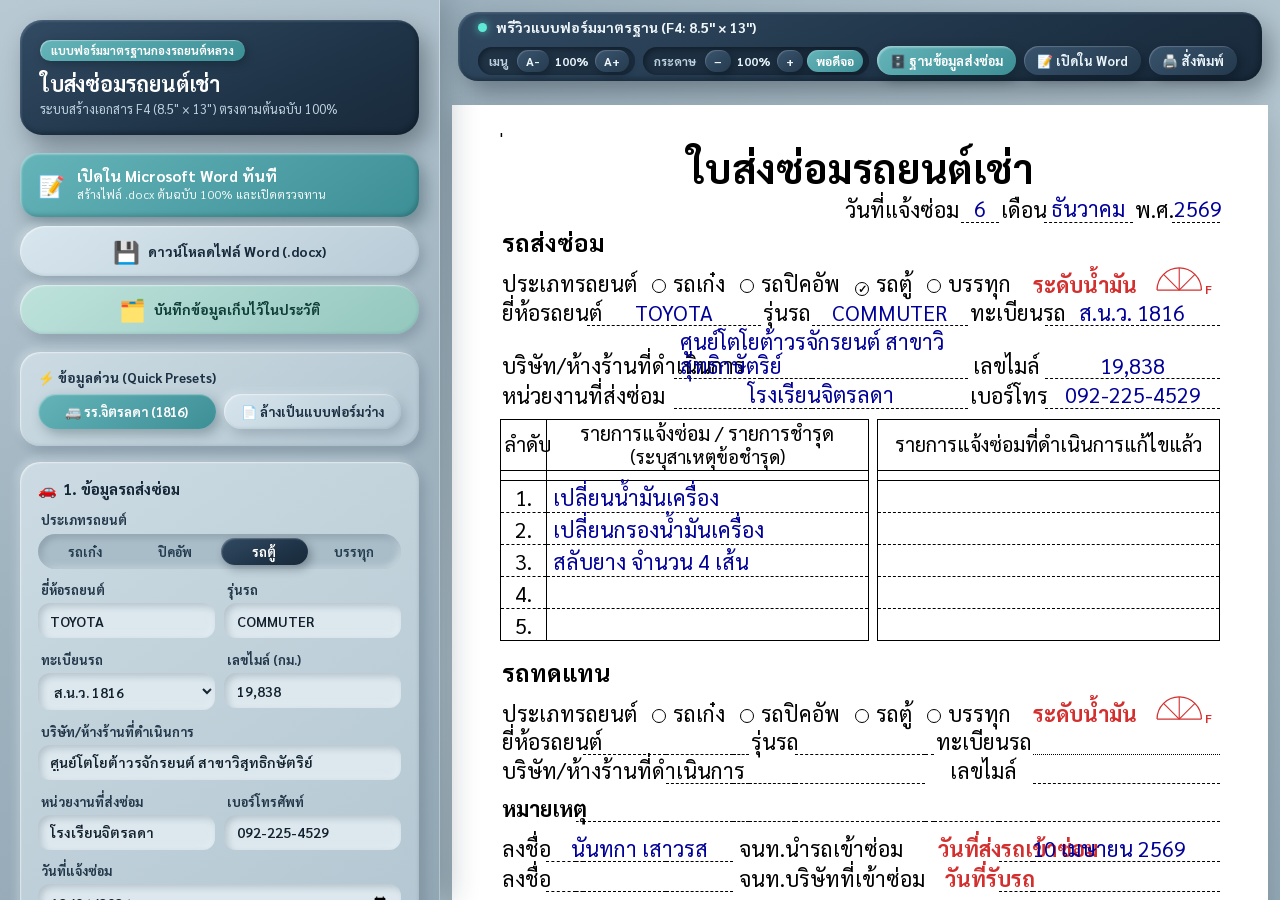
==== commit 222260e6: "Apply 3D Soft Claymorphism UI to repair order form" ====
--- a/index.html
+++ b/index.html
@@ -14,7 +14,7 @@
             <div class="sidebar-header">
                 <div class="badge-tag">แบบฟอร์มมาตรฐานกองรถยนต์หลวง</div>
                 <h2>ใบส่งซ่อมรถยนต์เช่า</h2>
-                <p class="subtitle">ระบบสร้างเอกสาร US Legal 8.5" × 14" ตรงตามต้นฉบับ 100%</p>
+                <p class="subtitle">ระบบสร้างเอกสาร F4 (8.5" × 13") ตรงตามต้นฉบับ 100%</p>
             </div>
 
             <!-- Primary Export Action Buttons -->
--- a/style.css
+++ b/style.css
@@ -21,15 +21,39 @@
 }
 
 :root {
-    --primary: #1e3a8a;
-    --primary-hover: #172554;
-    --word-color: #2b579a;
-    --word-hover: #1e3e6f;
-    --sidebar-w: 430px;
+    --primary: #203549;
+    --primary-hover: #18293a;
+    --word-color: #489ca2;
+    --word-hover: #3a858c;
+    --sidebar-w: 440px;
     --accent-red: #d32f2f;
     --accent-blue: #000099;
     --ui-zoom: 1;
     --paper-zoom: 1;
+
+    /* 3D Soft Claymorphism Design Tokens */
+    --bg-outer: linear-gradient(145deg, #9bb0bc 0%, #b4c6d0 45%, #93a9b6 100%);
+    --shell-bg: linear-gradient(155deg, #b8c9d3 0%, #9fb3bf 55%, #92a7b4 100%);
+    --navy-grad: linear-gradient(155deg, #324b63 0%, #203549 58%, #18293a 100%);
+    --card-bg: linear-gradient(145deg, #ccdbe3 0%, #b3c6d1 100%);
+    --teal-grad: linear-gradient(145deg, #64b4b9 0%, #3d8f96 100%);
+    --clay-shadow:
+        8px 10px 20px rgba(24, 41, 58, 0.24),
+        -4px -4px 12px rgba(235, 245, 250, 0.42),
+        inset 1.5px 1.5px 2px rgba(255, 255, 255, 0.58),
+        inset -2px -2px 4px rgba(24, 41, 58, 0.12);
+    --clay-shadow-sm:
+        4px 5px 12px rgba(24, 41, 58, 0.2),
+        -3px -3px 8px rgba(235, 245, 250, 0.4),
+        inset 1px 1px 1.5px rgba(255, 255, 255, 0.58),
+        inset -1px -1px 3px rgba(24, 41, 58, 0.1);
+    --clay-inset:
+        inset 3px 3px 7px rgba(24, 41, 58, 0.2),
+        inset -2px -2px 6px rgba(235, 245, 250, 0.5);
+    --dark-clay-shadow:
+        8px 12px 24px rgba(10, 20, 30, 0.36),
+        inset 1.5px 1.5px 2px rgba(173, 205, 226, 0.22),
+        inset -2px -2px 5px rgba(8, 16, 24, 0.42);
 }
 
 * {
@@ -40,18 +64,19 @@
 
 body {
     font-family: 'Sarabun', 'Browallia New', sans-serif;
-    background: #f1f5f9;
-    color: #0f172a;
+    background: var(--bg-outer);
+    color: #13212e;
     min-height: 100vh;
 }
 
 /* ========================================================
-   APP DUAL LAYOUT
+   APP DUAL LAYOUT (3D SOFT CLAYMORPHISM)
    ======================================================== */
 .app-layout {
     display: flex;
     height: 100vh;
     overflow: hidden;
+    background: var(--bg-outer);
 }
 
 /* SIDEBAR */
@@ -59,158 +84,175 @@
     width: var(--sidebar-w);
     height: calc(100vh / var(--ui-zoom));
     zoom: var(--ui-zoom);
-    background: #ffffff;
-    border-right: 1px solid #e2e8f0;
+    background: var(--shell-bg);
+    border-right: 1px solid rgba(255, 255, 255, 0.28);
     overflow-y: auto;
-    padding: 1.5rem 1.5rem 3rem 1.5rem;
+    padding: 1.25rem 1.25rem 3rem 1.25rem;
     flex-shrink: 0;
-    box-shadow: 2px 0 10px rgba(0,0,0,0.03);
+    box-shadow: 10px 0 28px rgba(18, 34, 48, 0.24);
     z-index: 10;
 }
 
+.sidebar::-webkit-scrollbar { width: 7px; }
+.sidebar::-webkit-scrollbar-track { background: rgba(24, 41, 58, 0.08); border-radius: 99px; }
+.sidebar::-webkit-scrollbar-thumb { background: rgba(32, 53, 73, 0.35); border-radius: 99px; }
+
 .sidebar-header {
-    margin-bottom: 1.25rem;
-    padding-bottom: 0.85rem;
-    border-bottom: 1px solid #e2e8f0;
+    background: var(--navy-grad);
+    color: #f0f7fb;
+    border-radius: 22px;
+    padding: 1.15rem 1.25rem;
+    margin-bottom: 1.1rem;
+    box-shadow: var(--dark-clay-shadow);
 }
 
 .badge-tag {
     display: inline-block;
-    padding: 3px 8px;
-    background: #dbeafe;
-    color: #1e40af;
-    border-radius: 6px;
-    font-size: 0.75rem;
-    font-weight: 700;
-    margin-bottom: 0.4rem;
+    padding: 3px 11px;
+    background: var(--teal-grad);
+    color: #ffffff;
+    border-radius: 999px;
+    font-size: 0.72rem;
+    font-weight: 700;
+    margin-bottom: 0.45rem;
+    box-shadow: 2px 3px 8px rgba(8, 22, 28, 0.35), inset 1px 1px 1px rgba(255, 255, 255, 0.38);
 }
 
 .sidebar-header h2 {
-    font-size: 1.3rem;
-    font-weight: 700;
-    color: #0f172a;
+    font-size: 1.32rem;
+    font-weight: 700;
+    color: #ffffff;
+    letter-spacing: -0.2px;
 }
 
 .sidebar-header .subtitle {
-    font-size: 0.82rem;
-    color: #64748b;
+    font-size: 0.8rem;
+    color: #bdd1df;
     margin-top: 3px;
 }
 
 /* EXPORT ACTION BUTTONS */
 .export-actions-box {
-    margin-bottom: 1.25rem;
+    margin-bottom: 1.1rem;
     display: flex;
     flex-direction: column;
-    gap: 8px;
+    gap: 9px;
 }
 
 .btn-primary-action {
     width: 100%;
-    padding: 0.85rem 1rem;
-    border: none;
-    border-radius: 8px;
+    padding: 0.9rem 1.1rem;
+    border: none;
+    border-radius: 18px;
     cursor: pointer;
     display: flex;
     align-items: center;
     gap: 12px;
     text-align: left;
-    transition: all 0.2s;
+    transition: transform 0.16s ease, filter 0.16s ease;
+    font-family: inherit;
 }
 
 .btn-word {
-    background: var(--word-color);
+    background: var(--teal-grad);
     color: #ffffff;
-    box-shadow: 0 4px 12px rgba(43, 87, 154, 0.3);
+    box-shadow:
+        6px 8px 16px rgba(18, 46, 52, 0.34),
+        inset 1.5px 1.5px 2px rgba(255, 255, 255, 0.45),
+        inset -2px -2px 4px rgba(18, 56, 61, 0.3);
 }
 
 .btn-word:hover {
-    background: var(--word-hover);
-    transform: translateY(-1px);
-    box-shadow: 0 6px 16px rgba(43, 87, 154, 0.4);
+    transform: translateY(-1.5px);
+    filter: brightness(1.06);
 }
 
 .btn-icon {
-    font-size: 1.5rem;
+    font-size: 1.35rem;
 }
 
 .btn-text-wrap strong {
     display: block;
-    font-size: 0.95rem;
+    font-size: 0.96rem;
     line-height: 1.2;
 }
 
 .btn-text-wrap span {
-    font-size: 0.75rem;
-    opacity: 0.85;
+    font-size: 0.74rem;
+    opacity: 0.9;
 }
 
 .btn-secondary-action {
     width: 100%;
-    padding: 0.65rem 1rem;
-    background: #f8fafc;
-    border: 1px solid #cbd5e1;
-    border-radius: 8px;
-    font-size: 0.85rem;
-    font-weight: 600;
-    color: #334155;
+    padding: 0.68rem 1rem;
+    background: linear-gradient(145deg, #d8e6ee, #b8cbd6);
+    border: none;
+    border-radius: 999px;
+    font-family: inherit;
+    font-size: 0.86rem;
+    font-weight: 700;
+    color: #16293a;
     cursor: pointer;
     display: flex;
     align-items: center;
     justify-content: center;
     gap: 8px;
-    transition: all 0.2s;
+    box-shadow: var(--clay-shadow-sm);
+    transition: transform 0.15s ease, filter 0.15s ease;
 }
 
 .btn-secondary-action:hover {
-    background: #eff6ff;
-    border-color: #3b82f6;
-    color: #1e40af;
+    transform: translateY(-1px);
+    filter: brightness(1.04);
 }
 
 .btn-save-history {
     width: 100%;
-    padding: 0.65rem 1rem;
-    background: #ecfdf5;
-    border: 1px solid #6ee7b7;
-    border-radius: 8px;
-    font-size: 0.85rem;
-    font-weight: 700;
-    color: #065f46;
+    padding: 0.68rem 1rem;
+    background: linear-gradient(145deg, #bee2dc, #93c7be);
+    border: none;
+    border-radius: 999px;
+    font-family: inherit;
+    font-size: 0.86rem;
+    font-weight: 700;
+    color: #0e3d36;
     cursor: pointer;
     display: flex;
     align-items: center;
     justify-content: center;
     gap: 8px;
-    transition: all 0.2s;
+    box-shadow: var(--clay-shadow-sm);
+    transition: transform 0.15s ease, filter 0.15s ease;
 }
 
 .btn-save-history:hover {
-    background: #d1fae5;
-    border-color: #10b981;
+    transform: translateY(-1px);
+    filter: brightness(1.05);
 }
 
 .history-list {
     display: flex;
     flex-direction: column;
-    gap: 8px;
+    gap: 9px;
     max-height: 280px;
     overflow-y: auto;
+    padding: 2px;
 }
 
 .history-empty {
     text-align: center;
     font-size: 0.82rem;
-    color: #94a3b8;
-    padding: 12px 0;
+    color: #465d70;
+    padding: 14px 0;
 }
 
 .history-card {
-    background: #ffffff;
-    border: 1px solid #cbd5e1;
-    border-radius: 8px;
-    padding: 8px 10px;
+    background: linear-gradient(145deg, #d7e5ed, #bdd0da);
+    border: none;
+    border-radius: 14px;
+    padding: 9px 11px;
     font-size: 0.8rem;
+    box-shadow: var(--clay-shadow-sm);
 }
 
 .history-card-top {
@@ -222,14 +264,14 @@
 
 .history-card-title {
     font-weight: 700;
-    color: #1e3a8a;
+    color: #16374d;
 }
 
 .history-card-meta {
-    color: #475569;
+    color: #364e61;
     font-size: 0.75rem;
     line-height: 1.35;
-    margin-bottom: 6px;
+    margin-bottom: 7px;
 }
 
 .history-card-actions {
@@ -239,45 +281,58 @@
 
 .btn-load-rec {
     flex: 1;
-    padding: 4px 8px;
-    background: #eff6ff;
-    border: 1px solid #93c5fd;
-    color: #1d4ed8;
-    border-radius: 5px;
+    padding: 5px 10px;
+    background: var(--teal-grad);
+    border: none;
+    color: #ffffff;
+    border-radius: 999px;
+    font-family: inherit;
     font-size: 0.75rem;
-    font-weight: 600;
-    cursor: pointer;
+    font-weight: 700;
+    cursor: pointer;
+    box-shadow: 2px 3px 7px rgba(18, 46, 52, 0.25);
 }
 
 .btn-load-rec:hover {
-    background: #dbeafe;
-}
-
-/* PANELS */
+    filter: brightness(1.07);
+}
+
+/* PANELS (3D CLAY CARDS) */
 .panel-section {
-    background: #f8fafc;
-    border: 1px solid #e2e8f0;
-    border-radius: 8px;
-    padding: 1rem;
+    background: var(--card-bg);
+    border: none;
+    border-radius: 20px;
+    padding: 1.05rem 1.1rem;
     margin-bottom: 1rem;
+    box-shadow: var(--clay-shadow-sm);
 }
 
 .section-label {
     display: block;
-    font-size: 0.82rem;
-    font-weight: 600;
-    color: #475569;
-    margin-bottom: 0.5rem;
+    font-size: 0.84rem;
+    font-weight: 700;
+    color: #1c3144;
+    margin-bottom: 0.55rem;
 }
 
 .section-title-bar {
-    font-size: 0.9rem;
-    font-weight: 700;
-    color: #1e293b;
-    margin-bottom: 0.75rem;
+    font-size: 0.94rem;
+    font-weight: 700;
+    color: #132434;
+    margin-bottom: 0.8rem;
     display: flex;
     align-items: center;
     gap: 6px;
+}
+
+.switch-label {
+    font-size: 0.78rem;
+    font-weight: 700;
+    color: #20374a;
+    display: inline-flex;
+    align-items: center;
+    gap: 5px;
+    cursor: pointer;
 }
 
 .flex-between {
@@ -289,80 +344,98 @@
 .preset-buttons {
     display: grid;
     grid-template-columns: 1fr 1fr;
-    gap: 6px;
+    gap: 8px;
 }
 
 .btn-preset {
-    padding: 0.5rem;
+    padding: 0.55rem 0.6rem;
+    font-family: inherit;
     font-size: 0.82rem;
-    font-weight: 600;
-    border: 1px solid #cbd5e1;
-    background: #fff;
-    border-radius: 6px;
-    cursor: pointer;
-    color: #334155;
-    transition: all 0.2s;
+    font-weight: 700;
+    border: none;
+    background: linear-gradient(145deg, #d7e5ed, #b7cad5);
+    border-radius: 999px;
+    cursor: pointer;
+    color: #1c3144;
+    box-shadow: var(--clay-shadow-sm);
+    transition: all 0.16s ease;
+}
+
+.btn-preset:hover {
+    transform: translateY(-1px);
+    filter: brightness(1.04);
 }
 
 .btn-preset.active {
-    background: #e0e7ff;
-    border-color: #6366f1;
-    color: #3730a3;
-}
-
-/* FORM FIELDS */
+    background: var(--teal-grad);
+    color: #ffffff;
+    box-shadow:
+        4px 5px 12px rgba(18, 46, 52, 0.3),
+        inset 1px 1px 1.5px rgba(255, 255, 255, 0.45);
+}
+
+/* FORM FIELDS (INSET CLAY INPUTS) */
 .form-group {
-    margin-bottom: 0.75rem;
+    margin-bottom: 0.78rem;
 }
 
 .form-group label {
     display: block;
     font-size: 0.8rem;
-    font-weight: 600;
-    color: #334155;
-    margin-bottom: 0.3rem;
+    font-weight: 700;
+    color: #23384a;
+    margin-bottom: 0.32rem;
+    padding-left: 3px;
 }
 
 .form-row.two-cols {
     display: grid;
     grid-template-columns: 1fr 1fr;
-    gap: 0.5rem;
+    gap: 0.6rem;
 }
 
 input[type="text"],
 input[type="date"],
 select {
     width: 100%;
-    padding: 0.5rem 0.65rem;
-    border: 1px solid #cbd5e1;
-    border-radius: 6px;
+    padding: 0.54rem 0.78rem;
+    border: none;
+    border-radius: 12px;
     font-family: inherit;
     font-size: 0.88rem;
-    background: #ffffff;
+    font-weight: 600;
+    color: #13212e;
+    background: #dce8ee;
+    box-shadow: var(--clay-inset);
+    transition: all 0.18s ease;
 }
 
 input:focus, select:focus {
     outline: none;
-    border-color: #3b82f6;
-    box-shadow: 0 0 0 3px rgba(59, 130, 246, 0.15);
+    background: #eaf3f7;
+    box-shadow: inset 2px 2px 6px rgba(24, 41, 58, 0.18), 0 0 0 3px rgba(72, 156, 162, 0.35);
 }
 
 .segmented-control {
     display: flex;
-    background: #e2e8f0;
-    padding: 2px;
-    border-radius: 6px;
+    background: #a9bdc8;
+    padding: 4px;
+    border-radius: 999px;
+    box-shadow: var(--clay-inset);
+    gap: 3px;
 }
 
 .segmented-control label {
     flex: 1;
     text-align: center;
-    padding: 4px 0;
+    padding: 5px 0;
     font-size: 0.8rem;
-    font-weight: 600;
+    font-weight: 700;
+    color: #273e52;
     cursor: pointer;
     margin: 0;
-    border-radius: 4px;
+    border-radius: 999px;
+    transition: all 0.18s ease;
 }
 
 .segmented-control input {
@@ -370,132 +443,156 @@
 }
 
 .segmented-control label:has(input:checked) {
-    background: #ffffff;
-    color: var(--primary);
-    box-shadow: 0 1px 3px rgba(0,0,0,0.1);
+    background: var(--navy-grad);
+    color: #ffffff;
+    box-shadow: 3px 4px 10px rgba(12, 24, 36, 0.32), inset 1px 1px 1.5px rgba(255, 255, 255, 0.28);
 }
 
 .fuel-selector {
     display: flex;
-    gap: 4px;
+    gap: 5px;
 }
 
 .fuel-btn {
     flex: 1;
-    padding: 4px 0;
-    background: #fff;
-    border: 1px solid #cbd5e1;
-    border-radius: 4px;
+    padding: 5px 0;
+    background: linear-gradient(145deg, #d7e5ed, #b7cad5);
+    border: none;
+    border-radius: 10px;
     font-size: 0.8rem;
     font-weight: 700;
-    color: #475569;
-    cursor: pointer;
+    color: #24394c;
+    cursor: pointer;
+    box-shadow: var(--clay-shadow-sm);
 }
 
 .fuel-btn.active {
     background: var(--accent-red);
     color: #fff;
-    border-color: var(--accent-red);
 }
 
 .quick-tags {
-    margin-bottom: 0.5rem;
+    margin-bottom: 0.6rem;
     display: flex;
     flex-wrap: wrap;
-    gap: 4px;
+    gap: 5px;
     align-items: center;
 }
 
 .tag-title {
     font-size: 0.75rem;
-    color: #64748b;
+    font-weight: 700;
+    color: #364e61;
 }
 
 .btn-tag {
-    padding: 2px 6px;
-    background: #e2e8f0;
-    border: none;
-    border-radius: 10px;
-    font-size: 0.75rem;
-    cursor: pointer;
+    padding: 4px 10px;
+    background: linear-gradient(145deg, #d7e5ed, #b8cbd6);
+    color: #193042;
+    border: none;
+    border-radius: 999px;
+    font-family: inherit;
+    font-size: 0.74rem;
+    font-weight: 700;
+    cursor: pointer;
+    box-shadow: 2px 3px 6px rgba(20, 38, 54, 0.16), inset 1px 1px 1px rgba(255, 255, 255, 0.55);
+    transition: transform 0.14s ease, filter 0.14s ease;
+}
+
+.btn-tag:hover {
+    transform: translateY(-1px);
+    background: var(--teal-grad);
+    color: #ffffff;
 }
 
 .item-inputs .item-row {
     display: flex;
     align-items: center;
-    gap: 6px;
-    margin-bottom: 0.35rem;
+    gap: 7px;
+    margin-bottom: 0.42rem;
 }
 
 .item-inputs .num {
-    font-size: 0.82rem;
-    font-weight: 700;
-    color: #64748b;
-    width: 16px;
+    font-size: 0.84rem;
+    font-weight: 700;
+    color: #243b4e;
+    width: 18px;
 }
 
 .btn-print {
     width: 100%;
-    padding: 0.75rem;
-    background: #334155;
-    color: #fff;
-    border: none;
-    border-radius: 6px;
+    padding: 0.82rem 1rem;
+    background: var(--navy-grad);
+    color: #ffffff;
+    border: none;
+    border-radius: 999px;
+    font-family: inherit;
     font-size: 0.9rem;
-    font-weight: 600;
+    font-weight: 700;
     cursor: pointer;
     display: flex;
     align-items: center;
     justify-content: center;
-    gap: 6px;
+    gap: 8px;
+    box-shadow: var(--dark-clay-shadow);
+    transition: transform 0.15s ease, filter 0.15s ease;
 }
 
 .btn-print:hover {
-    background: #1e293b;
+    transform: translateY(-1.5px);
+    filter: brightness(1.1);
 }
 
 .hidden { display: none !important; }
 
 /* ========================================================
-   PREVIEW DESK
+   PREVIEW DESK (SLATE CLAY CANVAS + NAVY FLOATING TOOLBAR)
    ======================================================== */
 .preview-desk {
     flex: 1;
     height: 100vh;
     display: flex;
     flex-direction: column;
-    background: #cbd5e1;
+    background: var(--bg-outer);
     overflow: hidden;
 }
 
 .preview-toolbar {
-    height: 48px;
-    background: #ffffff;
-    border-bottom: 1px solid #e2e8f0;
+    min-height: 54px;
+    margin: 12px 18px 0 18px;
+    background: var(--navy-grad);
+    color: #eef6fa;
+    border: none;
+    border-radius: 20px;
     display: flex;
     align-items: center;
     justify-content: space-between;
-    padding: 0 1.5rem;
+    padding: 6px 1.25rem;
+    gap: 10px;
+    flex-wrap: wrap;
+    box-shadow: var(--dark-clay-shadow);
 }
 
 .toolbar-info {
     display: flex;
     align-items: center;
-    gap: 8px;
-    font-size: 0.85rem;
+    gap: 9px;
+    font-size: 0.88rem;
+    color: #f0f7fb;
 }
 
 .live-dot {
-    width: 8px; height: 8px;
+    width: 9px; height: 9px;
     border-radius: 50%;
-    background: #22c55e;
+    background: #5eead4;
+    box-shadow: 0 0 8px rgba(94, 234, 212, 0.75);
 }
 
 .scale-note {
     font-size: 0.8rem;
-    color: #64748b;
+    color: #b7ccdc;
     margin-left: 6px;
-    border-left: 1px solid #cbd5e1;
+    border-left: 1px solid rgba(255, 255, 255, 0.2);
     padding-left: 8px;
 }
 
@@ -509,82 +606,91 @@
 .zoom-group {
     display: inline-flex;
     align-items: center;
-    background: #f1f5f9;
-    border: 1px solid #cbd5e1;
-    border-radius: 6px;
-    padding: 2px 4px;
-    gap: 3px;
+    background: rgba(12, 24, 36, 0.42);
+    border: none;
+    border-radius: 999px;
+    padding: 3px 6px;
+    gap: 4px;
+    box-shadow: inset 2px 2px 5px rgba(5, 12, 20, 0.45);
 }
 
 .zoom-label {
     font-size: 0.74rem;
     font-weight: 700;
-    color: #475569;
-    padding: 0 4px;
+    color: #bdd1df;
+    padding: 0 5px;
 }
 
 .zoom-btn {
-    background: #ffffff;
-    border: 1px solid #cbd5e1;
-    border-radius: 4px;
-    padding: 2px 7px;
-    font-size: 0.78rem;
-    font-weight: 700;
-    color: #1e293b;
+    background: linear-gradient(145deg, #3a556e, #253b4f);
+    border: none;
+    border-radius: 999px;
+    padding: 3px 9px;
+    font-size: 0.76rem;
+    font-weight: 700;
+    color: #eef6fa;
     cursor: pointer;
     font-family: inherit;
-    transition: all 0.15s;
+    box-shadow: 2px 3px 6px rgba(6, 14, 22, 0.35), inset 1px 1px 1px rgba(255, 255, 255, 0.18);
+    transition: all 0.14s ease;
 }
 
 .zoom-btn:hover {
-    background: #dbeafe;
-    border-color: #3b82f6;
-    color: #1e40af;
+    background: var(--teal-grad);
+    color: #ffffff;
 }
 
 .zoom-fit {
-    background: #eff6ff;
-    color: #1d4ed8;
-    border-color: #93c5fd;
+    background: var(--teal-grad);
+    color: #ffffff;
 }
 
 .zoom-readout {
     font-size: 0.76rem;
     font-weight: 700;
-    color: #0f172a;
+    color: #e8f4fa;
     min-width: 38px;
     text-align: center;
     font-variant-numeric: tabular-nums;
 }
 
 .btn-tool {
-    padding: 4px 10px;
-    background: #f8fafc;
-    border: 1px solid #cbd5e1;
-    border-radius: 4px;
-    font-size: 0.82rem;
-    font-weight: 600;
-    cursor: pointer;
+    padding: 6px 13px;
+    background: linear-gradient(145deg, #38536c, #24394d);
+    color: #eaf4fa;
+    border: none;
+    border-radius: 999px;
+    font-family: inherit;
+    font-size: 0.8rem;
+    font-weight: 700;
+    cursor: pointer;
+    box-shadow: 3px 4px 10px rgba(6, 14, 22, 0.36), inset 1px 1px 1px rgba(255, 255, 255, 0.2);
+    transition: transform 0.14s ease, filter 0.14s ease;
+}
+
+.btn-tool:hover {
+    transform: translateY(-1px);
+    filter: brightness(1.12);
 }
 
 .btn-db-open {
-    background: #eff6ff;
-    border-color: #3b82f6;
-    color: #1e40af;
+    background: var(--teal-grad);
+    color: #ffffff;
+    box-shadow: 3px 5px 12px rgba(10, 28, 34, 0.42), inset 1.5px 1.5px 2px rgba(255, 255, 255, 0.4);
 }
 
 .btn-db-open:hover {
-    background: #dbeafe;
+    filter: brightness(1.08);
 }
 
 /* ========================================================
-   DATABASE DASHBOARD MODAL (SQLite History)
+   DATABASE DASHBOARD MODAL (3D CLAYMORPHISM)
    ======================================================== */
 .db-modal {
     position: fixed;
     inset: 0;
-    background: rgba(15, 23, 42, 0.6);
-    backdrop-filter: blur(3px);
+    background: rgba(13, 24, 35, 0.72);
+    backdrop-filter: blur(5px);
     z-index: 9999;
     display: flex;
     align-items: center;
@@ -596,21 +702,25 @@
     width: 100%;
     max-width: 1200px;
     max-height: 90vh;
-    background: #ffffff;
-    border-radius: 14px;
-    box-shadow: 0 20px 50px rgba(0, 0, 0, 0.25);
+    background: var(--shell-bg);
+    border-radius: 28px;
+    box-shadow: 0 28px 64px rgba(6, 14, 22, 0.55), inset 2px 2px 3px rgba(255, 255, 255, 0.55);
     display: flex;
     flex-direction: column;
     overflow: hidden;
+    padding: 16px;
+    gap: 12px;
 }
 
 .db-modal-header {
     display: flex;
     justify-content: space-between;
     align-items: center;
-    padding: 1.1rem 1.5rem;
-    background: #0f172a;
+    padding: 1.1rem 1.4rem;
+    background: var(--navy-grad);
     color: #ffffff;
+    border-radius: 20px;
+    box-shadow: var(--dark-clay-shadow);
 }
 
 .db-modal-header h2 {
@@ -620,116 +730,127 @@
 
 .db-modal-header p {
     font-size: 0.8rem;
-    color: #cbd5e1;
+    color: #bfd2e0;
 }
 
 .db-close-btn {
-    background: #334155;
+    background: linear-gradient(145deg, #3c5770, #253a4e);
     color: #fff;
     border: none;
-    padding: 6px 14px;
-    border-radius: 6px;
+    padding: 7px 16px;
+    border-radius: 999px;
+    font-family: inherit;
     font-size: 0.85rem;
     font-weight: 700;
     cursor: pointer;
-}
-
-.db-close-btn:hover { background: #ef4444; }
+    box-shadow: 3px 4px 10px rgba(6, 14, 22, 0.35);
+}
+
+.db-close-btn:hover { background: #dc2626; }
 
 .db-stats-row {
     display: grid;
     grid-template-columns: repeat(3, 1fr);
-    gap: 12px;
-    padding: 1rem 1.5rem 0.5rem 1.5rem;
-    background: #f8fafc;
+    gap: 14px;
+    padding: 0 4px;
+    background: transparent;
 }
 
 .db-stat-card {
-    background: #ffffff;
-    border: 1px solid #e2e8f0;
-    border-left: 4px solid #3b82f6;
-    border-radius: 8px;
-    padding: 0.75rem 1rem;
+    background: linear-gradient(145deg, #91c2c6 0%, #6ea5ab 100%);
+    border: none;
+    border-radius: 20px;
+    padding: 0.9rem 1.2rem;
     display: flex;
     justify-content: space-between;
     align-items: center;
-}
-
-.db-stat-card.stat-pending { border-left-color: #f59e0b; }
-.db-stat-card.stat-done { border-left-color: #10b981; }
-
-.stat-label { font-size: 0.85rem; color: #475569; font-weight: 600; }
-.stat-num { font-size: 1.5rem; font-weight: 700; color: #0f172a; }
+    box-shadow: var(--clay-shadow-sm);
+}
+
+.db-stat-card.stat-pending { background: linear-gradient(145deg, #cedde5 0%, #aebfc9 100%); }
+.db-stat-card.stat-done { background: linear-gradient(145deg, #d7e9f2 0%, #b3cedc 100%); }
+
+.stat-label { font-size: 0.88rem; color: #1a2f40; font-weight: 700; }
+.stat-num { font-size: 1.6rem; font-weight: 700; color: #0e1c28; }
 
 .db-filter-bar {
     display: grid;
-    grid-template-columns: 180px 160px 1fr auto;
+    grid-template-columns: 185px 165px 1fr auto;
     gap: 10px;
-    padding: 0.75rem 1.5rem 1rem 1.5rem;
-    background: #f8fafc;
-    border-bottom: 1px solid #e2e8f0;
+    padding: 0.85rem 1rem;
+    background: var(--card-bg);
+    border-radius: 18px;
+    box-shadow: var(--clay-shadow-sm);
 }
 
 .btn-export-excel {
-    background: #15803d;
+    background: var(--teal-grad);
     color: #fff;
     border: none;
-    padding: 0.5rem 1rem;
-    border-radius: 6px;
+    padding: 0.55rem 1.2rem;
+    border-radius: 999px;
+    font-family: inherit;
     font-size: 0.85rem;
     font-weight: 700;
     cursor: pointer;
     white-space: nowrap;
-}
-
-.btn-export-excel:hover { background: #166534; }
+    box-shadow: 4px 5px 12px rgba(18, 46, 52, 0.32), inset 1.5px 1.5px 2px rgba(255, 255, 255, 0.42);
+}
+
+.btn-export-excel:hover { filter: brightness(1.07); }
 
 .db-table-wrap {
     flex: 1;
     overflow: auto;
-    padding: 1rem 1.5rem 1.5rem 1.5rem;
+    padding: 10px;
+    background: rgba(235, 244, 249, 0.5);
+    border-radius: 18px;
+    box-shadow: inset 2px 2px 6px rgba(24, 41, 58, 0.16);
 }
 
 .db-table {
     width: 100%;
     border-collapse: collapse;
-    font-size: 0.84rem;
+    font-size: 0.85rem;
 }
 
 .db-table th {
-    background: #f1f5f9;
-    color: #334155;
+    background: linear-gradient(145deg, #2b445b, #203549);
+    color: #eef6fa;
     text-align: left;
-    padding: 8px 10px;
-    border-bottom: 2px solid #cbd5e1;
+    padding: 10px 11px;
     font-weight: 700;
     position: sticky;
     top: 0;
 }
 
+.db-table th:first-child { border-top-left-radius: 12px; border-bottom-left-radius: 12px; }
+.db-table th:last-child { border-top-right-radius: 12px; border-bottom-right-radius: 12px; }
+
 .db-table td {
-    padding: 8px 10px;
-    border-bottom: 1px solid #e2e8f0;
+    padding: 9px 11px;
+    border-bottom: 1px solid rgba(25, 45, 63, 0.1);
     vertical-align: top;
-}
-
-.db-table tr:hover td { background: #f8fafc; }
+    color: #162737;
+}
+
+.db-table tr:hover td { background: rgba(255, 255, 255, 0.42); }
 
 .status-select {
-    padding: 3px 6px !important;
+    padding: 4px 9px !important;
     font-size: 0.78rem !important;
     font-weight: 700;
-    border-radius: 6px;
-}
-
-.status-select.st-done { background: #dcfce7; color: #166534; border-color: #86efac; }
-.status-select.st-active { background: #fef3c7; color: #92400e; border-color: #fcd34d; }
-.status-select.st-wait { background: #f1f5f9; color: #475569; border-color: #cbd5e1; }
+    border-radius: 999px !important;
+}
+
+.status-select.st-done { background: #bce7d3; color: #0f4c34; }
+.status-select.st-active { background: #fde3a7; color: #704207; }
+.status-select.st-wait { background: #d7e3eb; color: #2b4154; }
 
 .sheet-scroller {
     flex: 1;
     overflow-y: auto;
-    padding: 2rem 1rem 3rem 1rem;
+    padding: 1.5rem 1rem 3rem 1rem;
     display: flex;
     justify-content: center;
 }
@@ -982,31 +1103,32 @@
     white-space: nowrap;
 }
 
-/* Multi-Photo Upload Controls in Sidebar */
+/* Multi-Photo Upload Controls in Sidebar (3D Soft Claymorphism) */
 .multi-upload-dropzone {
     display: flex;
     flex-direction: column;
     align-items: center;
     justify-content: center;
-    padding: 0.9rem 0.75rem;
-    border: 2px dashed #93c5fd;
-    border-radius: 8px;
-    background: #eff6ff;
-    color: #1e40af;
+    padding: 1rem 0.85rem;
+    border: 2px dashed #489ca2;
+    border-radius: 16px;
+    background: linear-gradient(145deg, #d8e9ef, #bdd5de);
+    color: #153447;
     cursor: pointer;
     text-align: center;
-    gap: 3px;
-    transition: all 0.2s;
-    margin-bottom: 0.65rem;
+    gap: 4px;
+    box-shadow: var(--clay-inset);
+    transition: all 0.18s ease;
+    margin-bottom: 0.7rem;
 }
 
 .multi-upload-dropzone:hover {
-    background: #dbeafe;
-    border-color: #3b82f6;
+    background: linear-gradient(145deg, #e2f1f6, #c6dfe7);
+    border-color: #2f7d84;
 }
 
 .multi-upload-dropzone .drop-icon {
-    font-size: 1.25rem;
+    font-size: 1.3rem;
 }
 
 .multi-upload-dropzone strong {
@@ -1015,64 +1137,70 @@
 
 .multi-upload-dropzone small {
     font-size: 0.72rem;
-    color: #475569;
+    color: #365063;
 }
 
 .photo-toolbar {
     display: flex;
     justify-content: space-between;
     align-items: center;
-    margin-bottom: 0.5rem;
+    margin-bottom: 0.55rem;
 }
 
 .count-badge {
-    font-size: 0.78rem;
-    font-weight: 700;
-    color: #1e40af;
-    background: #dbeafe;
-    padding: 2px 8px;
-    border-radius: 10px;
+    font-size: 0.76rem;
+    font-weight: 700;
+    color: #ffffff;
+    background: var(--teal-grad);
+    padding: 3px 11px;
+    border-radius: 999px;
+    box-shadow: 2px 3px 6px rgba(18, 46, 52, 0.24);
 }
 
 .btn-clear-all {
+    font-family: inherit;
     font-size: 0.75rem;
-    color: #b91c1c;
-    background: #fee2e2;
-    border: 1px solid #fecaca;
-    padding: 2px 8px;
-    border-radius: 6px;
-    cursor: pointer;
-    font-weight: 600;
+    color: #5c1010;
+    background: linear-gradient(145deg, #f3a6a6, #d97373);
+    border: none;
+    padding: 4px 11px;
+    border-radius: 999px;
+    cursor: pointer;
+    font-weight: 700;
+    box-shadow: 2px 3px 6px rgba(120, 24, 24, 0.2), inset 1px 1px 1px rgba(255, 255, 255, 0.45);
 }
 
 .btn-clear-all:hover {
-    background: #fecaca;
+    filter: brightness(1.06);
 }
 
 .photo-list {
     display: flex;
     flex-direction: column;
-    gap: 6px;
+    gap: 7px;
     max-height: 260px;
     overflow-y: auto;
+    padding: 2px;
 }
 
 .photo-list-item {
     display: flex;
     align-items: center;
     gap: 8px;
-    background: #ffffff;
-    border: 1px solid #cbd5e1;
-    border-radius: 6px;
-    padding: 5px;
+    background: linear-gradient(145deg, #d7e5ed, #bdd0da);
+    border: none;
+    border-radius: 14px;
+    padding: 6px 8px;
+    box-shadow: var(--clay-shadow-sm);
 }
 
 .photo-thumb {
-    width: 44px;
-    height: 44px;
+    width: 46px;
+    height: 46px;
     object-fit: cover;
-    border-radius: 4px;
-    border: 1px solid #e2e8f0;
+    border-radius: 10px;
+    border: none;
+    box-shadow: 2px 3px 6px rgba(18, 34, 48, 0.22);
     flex-shrink: 0;
 }
 
@@ -1084,30 +1212,33 @@
 .photo-item-meta .photo-num {
     font-size: 0.72rem;
     font-weight: 700;
-    color: #64748b;
+    color: #2c4356;
     display: block;
-    margin-bottom: 2px;
+    margin-bottom: 3px;
 }
 
 .photo-item-meta input {
-    padding: 3px 6px !important;
+    padding: 4px 8px !important;
     font-size: 0.78rem !important;
+    border-radius: 9px !important;
 }
 
 .btn-clear-photo {
-    padding: 4px 8px;
-    background: #fee2e2;
-    color: #b91c1c;
-    border: 1px solid #fecaca;
-    border-radius: 6px;
-    font-size: 0.8rem;
+    padding: 5px 10px;
+    background: linear-gradient(145deg, #f3a6a6, #d97373);
+    color: #5c1010;
+    border: none;
+    border-radius: 999px;
+    font-family: inherit;
+    font-size: 0.78rem;
     font-weight: 700;
     cursor: pointer;
     flex-shrink: 0;
+    box-shadow: 2px 3px 6px rgba(120, 24, 24, 0.2);
 }
 
 .btn-clear-photo:hover {
-    background: #fecaca;
+    filter: brightness(1.06);
 }
 
 .pages-stack {
